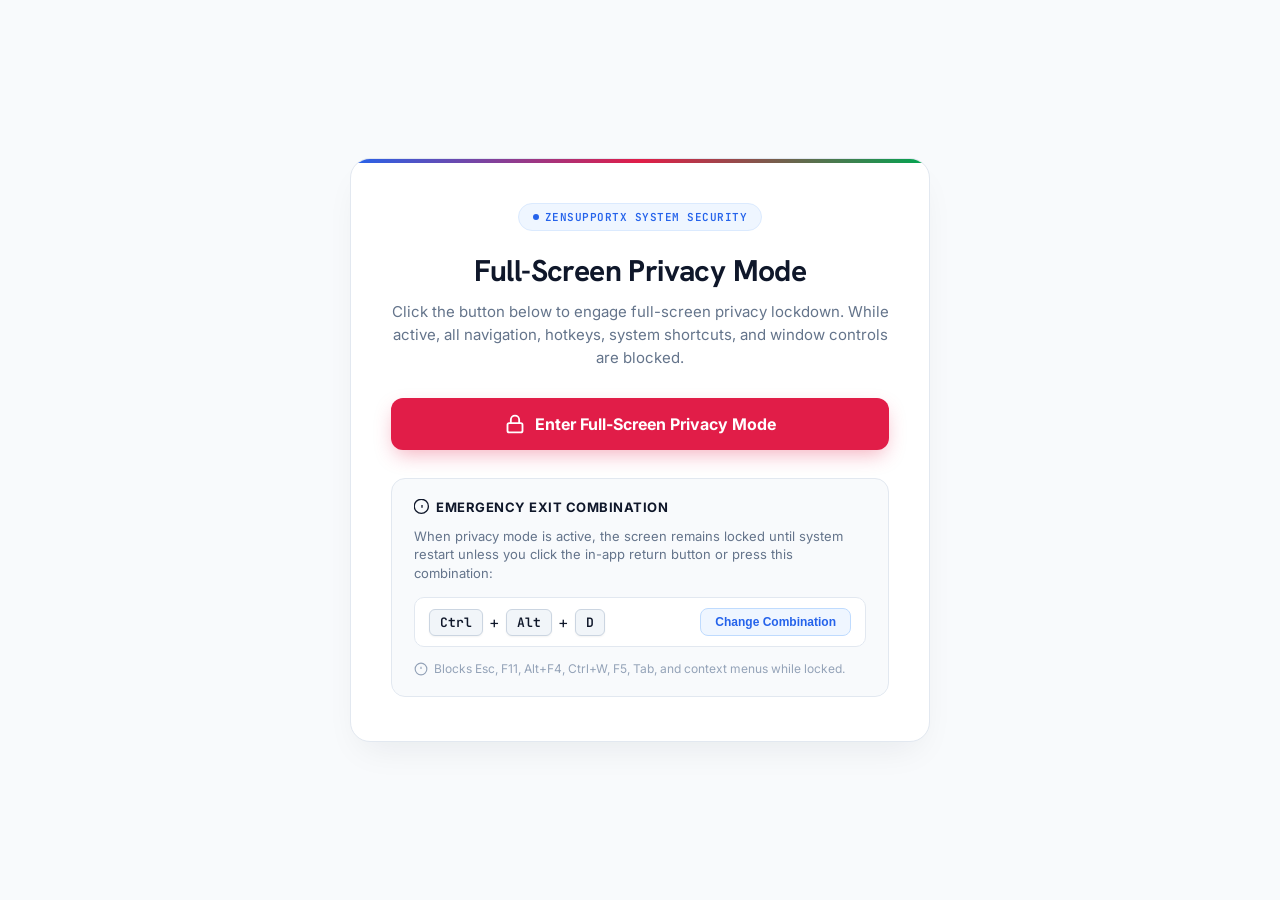
==== index.html @ 57c23983 "privacy" ====
<!DOCTYPE html>
<html lang="en">
<head>
    <meta charset="UTF-8">
    <meta name="viewport" content="width=device-width, initial-scale=1.0">
    <title>ZenSupportX - Full-Screen Privacy Mode</title>
    <link rel="preconnect" href="https://fonts.googleapis.com">
    <link rel="preconnect" href="https://fonts.gstatic.com" crossorigin>
    <link href="https://fonts.googleapis.com/css2?family=Hanken+Grotesk:wght@500;600;700&family=Inter:wght@400;500;600;700&family=JetBrains+Mono:wght@500;600&display=swap" rel="stylesheet">
    <style>
        :root {
            --primary: #0f172a;
            --primary-hover: #1e293b;
            --secondary: #2563eb;
            --secondary-hover: #1d4ed8;
            --urgent: #e11d48;
            --urgent-hover: #be123c;
            --emerald: #00a651;
            --emerald-hover: #008742;
            --surface: #f8fafc;
            --card-bg: #ffffff;
            --border: #e2e8f0;
            --text-main: #0f172a;
            --text-muted: #64748b;
        }

        * {
            box-sizing: border-box;
            margin: 0;
            padding: 0;
        }

        body {
            font-family: 'Inter', -apple-system, BlinkMacSystemFont, 'Segoe UI', Roboto, sans-serif;
            background: var(--surface);
            color: var(--text-main);
            min-height: 100vh;
            display: flex;
            flex-direction: column;
            align-items: center;
            justify-content: center;
            padding: 24px;
        }

        /* Homepage Card */
        .home-card {
            background: var(--card-bg);
            border: 1px solid var(--border);
            border-radius: 20px;
            padding: 44px 40px;
            max-width: 580px;
            width: 100%;
            box-shadow: 0 16px 36px -12px rgba(15, 23, 42, 0.08);
            text-align: center;
            position: relative;
            overflow: hidden;
        }

        .home-card::before {
            content: '';
            position: absolute;
            top: 0;
            left: 0;
            right: 0;
            height: 4px;
            background: linear-gradient(90deg, #2563eb, #e11d48, #00a651);
        }

        .badge-pill {
            display: inline-flex;
            align-items: center;
            gap: 6px;
            background: #eff6ff;
            color: var(--secondary);
            font-family: 'JetBrains Mono', monospace;
            font-size: 11px;
            font-weight: 600;
            padding: 6px 14px;
            border-radius: 30px;
            margin-bottom: 20px;
            border: 1px solid #dbeafe;
            text-transform: uppercase;
            letter-spacing: 0.5px;
        }

        .badge-dot {
            width: 6px;
            height: 6px;
            border-radius: 50%;
            background: var(--secondary);
            animation: pulseDot 2s infinite;
        }

        @keyframes pulseDot {
            0%, 100% { opacity: 1; transform: scale(1); }
            50% { opacity: 0.4; transform: scale(0.85); }
        }

        h1.title {
            font-family: 'Hanken Grotesk', sans-serif;
            font-size: 30px;
            font-weight: 700;
            color: var(--primary);
            margin-bottom: 10px;
            letter-spacing: -0.02em;
        }

        p.subtitle {
            font-size: 15px;
            color: var(--text-muted);
            margin-bottom: 28px;
            line-height: 1.55;
        }

        /* Activate Button */
        .btn-activate {
            width: 100%;
            background: var(--urgent);
            color: #ffffff;
            font-family: 'Inter', sans-serif;
            font-size: 16px;
            font-weight: 700;
            padding: 16px 28px;
            border-radius: 12px;
            border: none;
            cursor: pointer;
            box-shadow: 0 8px 20px -4px rgba(225, 29, 72, 0.35);
            transition: all 0.2s cubic-bezier(0.4, 0, 0.2, 1);
            display: inline-flex;
            align-items: center;
            justify-content: center;
            gap: 10px;
            margin-bottom: 28px;
        }

        .btn-activate:hover {
            background: var(--urgent-hover);
            transform: translateY(-2px);
            box-shadow: 0 12px 24px -4px rgba(225, 29, 72, 0.45);
        }

        .btn-activate:active {
            transform: translateY(0);
        }

        /* Config Box for Emergency Exit Shortcut */
        .config-box {
            background: #f8fafc;
            border: 1px solid var(--border);
            border-radius: 14px;
            padding: 20px 22px;
            text-align: left;
        }

        .config-header {
            display: flex;
            align-items: center;
            justify-content: space-between;
            margin-bottom: 12px;
        }

        .config-title {
            font-size: 13px;
            font-weight: 700;
            color: var(--primary);
            text-transform: uppercase;
            letter-spacing: 0.5px;
            display: flex;
            align-items: center;
            gap: 6px;
        }

        .config-desc {
            font-size: 13px;
            color: var(--text-muted);
            margin-bottom: 14px;
            line-height: 1.45;
        }

        .shortcut-display-row {
            display: flex;
            align-items: center;
            justify-content: space-between;
            background: #ffffff;
            border: 1px solid var(--border);
            border-radius: 10px;
            padding: 10px 14px;
        }

        .keys-group {
            display: flex;
            align-items: center;
            gap: 6px;
        }

        kbd {
            background: #f1f5f9;
            color: var(--primary);
            font-family: 'JetBrains Mono', monospace;
            font-size: 13px;
            font-weight: 600;
            padding: 4px 10px;
            border-radius: 6px;
            border: 1px solid #cbd5e1;
            box-shadow: 0 1px 2px rgba(0, 0, 0, 0.05);
        }

        .btn-rebind {
            background: #eff6ff;
            color: var(--secondary);
            border: 1px solid #bfdbfe;
            padding: 6px 14px;
            border-radius: 8px;
            font-size: 12px;
            font-weight: 600;
            cursor: pointer;
            transition: all 0.15s;
        }

        .btn-rebind:hover {
            background: #dbeafe;
        }

        .btn-rebind.recording {
            background: #fee2e2;
            color: #b91c1c;
            border-color: #fca5a5;
            animation: recordPulse 1s infinite alternate;
        }

        @keyframes recordPulse {
            from { opacity: 0.8; }
            to { opacity: 1; transform: scale(1.02); }
        }

        .security-notice {
            margin-top: 14px;
            font-size: 12px;
            color: #94a3b8;
            display: flex;
            align-items: center;
            gap: 6px;
        }

        /* ========================================================
           FULL-SCREEN PRIVACY SCREEN (Matches Reference Photos)
           ======================================================== */
        #privacy-screen-overlay {
            display: none;
            position: fixed;
            inset: 0;
            width: 100vw;
            height: 100vh;
            background: #ffffff;
            color: #000000;
            z-index: 2147483647; /* Maximum possible z-index */
            user-select: none;
            -webkit-user-select: none;
            overflow: hidden;
            flex-direction: column;
            align-items: center;
            justify-content: center;
            padding: 40px 24px;
            text-align: center;
        }

        #privacy-screen-overlay.active {
            display: flex;
        }

        .privacy-box {
            max-width: 680px;
            width: 100%;
            margin: 0 auto;
        }

        .privacy-box h1 {
            color: #000000;
            font-size: 32px;
            font-weight: 700;
            margin-bottom: 16px;
            line-height: 1.25;
            letter-spacing: -0.01em;
        }

        .privacy-box p.sub {
            color: #555555;
            font-size: 18px;
            margin-bottom: 8px;
        }

        .privacy-box p.perks {
            color: #555555;
            font-size: 15px;
            margin-bottom: 36px;
        }

        /* In-App Return Button (from reference photos: #00a651) */
        .btn-in-app-return {
            background: var(--emerald);
            color: #ffffff;
            font-size: 17px;
            font-weight: 700;
            padding: 16px 48px;
            border-radius: 8px;
            border: none;
            cursor: pointer;
            display: inline-block;
            transition: all 0.2s ease;
            box-shadow: 0 4px 14px rgba(0, 166, 81, 0.3);
        }

        .btn-in-app-return:hover {
            background: var(--emerald-hover);
            transform: translateY(-2px);
            box-shadow: 0 6px 18px rgba(0, 166, 81, 0.4);
        }

        .btn-in-app-return:active {
            transform: translateY(0);
        }

        /* Discreet lock status in privacy mode */
        .privacy-lock-badge {
            position: fixed;
            bottom: 14px;
            right: 14px;
            background: rgba(15, 23, 42, 0.7);
            color: #94a3b8;
            padding: 5px 12px;
            border-radius: 6px;
            font-size: 11px;
            font-family: 'JetBrains Mono', monospace;
            backdrop-filter: blur(4px);
            pointer-events: none;
            opacity: 0.4;
        }
    </style>
</head>
<body>

    <!-- Main Homepage -->
    <main class="home-card">
        <div class="badge-pill">
            <span class="badge-dot"></span>
            ZenSupportX System Security
        </div>

        <h1 class="title">Full-Screen Privacy Mode</h1>
        <p class="subtitle">
            Click the button below to engage full-screen privacy lockdown. While active, all navigation, hotkeys, system shortcuts, and window controls are blocked.
        </p>

        <!-- Primary Activation Button -->
        <button id="btn-activate-privacy" class="btn-activate">
            <svg width="20" height="20" viewBox="0 0 24 24" fill="none" stroke="currentColor" stroke-width="2.2">
                <rect x="3" y="11" width="18" height="11" rx="2" ry="2"></rect>
                <path d="M7 11V7a5 5 0 0 1 10 0v4"></path>
            </svg>
            Enter Full-Screen Privacy Mode
        </button>

        <!-- Configurable Emergency Exit Shortcut Section -->
        <section class="config-box">
            <div class="config-header">
                <span class="config-title">
                    <svg width="16" height="16" viewBox="0 0 24 24" fill="none" stroke="currentColor" stroke-width="2">
                        <path d="M12 15h.01M12 9v4m-8.485 5.485A9 9 0 1 1 18.485 3.515 9 9 0 0 1 3.515 18.485Z"/>
                    </svg>
                    Emergency Exit Combination
                </span>
            </div>
            <p class="config-desc">
                When privacy mode is active, the screen remains locked until system restart unless you click the in-app return button or press this combination:
            </p>
            <div class="shortcut-display-row">
                <div class="keys-group" id="shortcut-keys-display">
                    <kbd>Ctrl</kbd>
                    <span>+</span>
                    <kbd>Alt</kbd>
                    <span>+</span>
                    <kbd id="display-key">D</kbd>
                </div>
                <button id="btn-record-shortcut" class="btn-rebind" title="Click to customize emergency exit key combination">
                    Change Combination
                </button>
            </div>
            <div class="security-notice">
                <svg width="14" height="14" viewBox="0 0 24 24" fill="none" stroke="currentColor" stroke-width="2">
                    <circle cx="12" cy="12" r="10"></circle>
                    <line x1="12" y1="8" x2="12" y2="12"></line>
                    <line x1="12" y1="16" x2="12.01" y2="16"></line>
                </svg>
                <span>Blocks Esc, F11, Alt+F4, Ctrl+W, F5, Tab, and context menus while locked.</span>
            </div>
        </section>
    </main>

    <!-- Full-Screen Privacy Mode (Matches Reference Photos) -->
    <div id="privacy-screen-overlay" aria-hidden="true">
        <div class="privacy-box">
            <h1>Choose Your Soccer Robes &amp; Kits</h1>
            <p class="sub">Premium soccer jerseys &amp; robes for teams &amp; players.</p>
            <p class="perks">Fast delivery • 30-day guarantee • Official kits</p>
            
            <!-- In-App Return Button -->
            <button id="btn-in-app-return" class="btn-in-app-return">
                Shop Now (Return &amp; Close)
            </button>
        </div>

        <div class="privacy-lock-badge" id="lock-status-badge">
            LOCKDOWN ACTIVE • EMERGENCY COMBO: <span id="overlay-combo-display">Ctrl + Alt + D</span>
        </div>
    </div>

    <script>
        // DOM Elements
        const activateBtn = document.getElementById('btn-activate-privacy');
        const overlay = document.getElementById('privacy-screen-overlay');
        const returnBtn = document.getElementById('btn-in-app-return');
        const recordBtn = document.getElementById('btn-record-shortcut');
        const keysDisplay = document.getElementById('shortcut-keys-display');
        const overlayComboDisplay = document.getElementById('overlay-combo-display');

        // Configurable Emergency Shortcut State
        let exitShortcut = {
            ctrl: true,
            alt: true,
            shift: false,
            key: 'd' // Default: Ctrl + Alt + D
        };

        // Load saved shortcut from localStorage if present
        try {
            const saved = localStorage.getItem('zen_privacy_emergency_shortcut');
            if (saved) {
                exitShortcut = JSON.parse(saved);
            }
        } catch (e) {}

        let isLocked = false;
        let isRecording = false;

        // Render shortcut keys in UI
        function updateShortcutUI() {
            let html = '';
            const comboText = [];

            if (exitShortcut.ctrl) { html += '<kbd>Ctrl</kbd> <span>+</span> '; comboText.push('Ctrl'); }
            if (exitShortcut.alt) { html += '<kbd>Alt</kbd> <span>+</span> '; comboText.push('Alt'); }
            if (exitShortcut.shift) { html += '<kbd>Shift</kbd> <span>+</span> '; comboText.push('Shift'); }
            html += `<kbd id="display-key">${exitShortcut.key.toUpperCase()}</kbd>`;
            comboText.push(exitShortcut.key.toUpperCase());

            keysDisplay.innerHTML = html;
            overlayComboDisplay.textContent = comboText.join(' + ');
        }

        updateShortcutUI();

        // Shortcut Recorder
        recordBtn.addEventListener('click', function() {
            if (isRecording) {
                cancelRecording();
                return;
            }
            isRecording = true;
            recordBtn.textContent = 'Press combo on keyboard...';
            recordBtn.classList.add('recording');
        });

        function cancelRecording() {
            isRecording = false;
            recordBtn.textContent = 'Change Combination';
            recordBtn.classList.remove('recording');
        }

        window.addEventListener('keydown', function(e) {
            if (!isRecording) return;
            // Ignore lone modifier presses
            if (['Control', 'Alt', 'Shift', 'Meta'].includes(e.key)) return;

            e.preventDefault();
            e.stopPropagation();

            exitShortcut = {
                ctrl: e.ctrlKey,
                alt: e.altKey,
                shift: e.shiftKey,
                key: e.key.toLowerCase()
            };

            // Save to localStorage
            try {
                localStorage.setItem('zen_privacy_emergency_shortcut', JSON.stringify(exitShortcut));
            } catch (err) {}

            updateShortcutUI();
            cancelRecording();
        }, true);

        // ========================================================
        // PRIVACY LOCKDOWN ENGINE: DISABLE ALL KEYBOARD SHORTCUTS & COMBINATIONS
        // ========================================================

        function isEmergencyCombo(e) {
            if (!exitShortcut || !exitShortcut.key) return false;

            const ctrlMatches = exitShortcut.ctrl ? e.ctrlKey : !e.ctrlKey;
            const altMatches = exitShortcut.alt ? e.altKey : !e.altKey;
            const shiftMatches = exitShortcut.shift ? e.shiftKey : !e.shiftKey;

            const keyMatches = (
                (e.key && e.key.toLowerCase() === exitShortcut.key.toLowerCase()) ||
                (e.code && e.code.toLowerCase() === ('key' + exitShortcut.key).toLowerCase())
            );

            return ctrlMatches && altMatches && shiftMatches && keyMatches;
        }

        function handleKeyLockdown(e) {
            if (!isLocked) return;

            // 1. Check for the only allowed emergency exit key combination
            if (isEmergencyCombo(e)) {
                e.preventDefault();
                e.stopPropagation();
                e.stopImmediatePropagation();
                exitPrivacyMode();
                return;
            }

            // 2. DISABLE ALL OTHER KEYBOARD SHORTCUTS, COMBINATIONS & KEYSTROKES
            // Block 100% of all other keys, modifier combos, system hotkeys, and shortcuts
            e.preventDefault();
            e.stopPropagation();
            e.stopImmediatePropagation();
            return false;
        }

        // Block Right-Click Context Menu
        function handleContextMenu(e) {
            if (isLocked) {
                e.preventDefault();
                e.stopPropagation();
                e.stopImmediatePropagation();
                return false;
            }
        }

        // Block Middle-Click & Special Mouse Clicks
        function handleAuxClick(e) {
            if (isLocked) {
                e.preventDefault();
                e.stopPropagation();
                e.stopImmediatePropagation();
                return false;
            }
        }

        // Block Ctrl + Mouse Wheel Zoom
        function handleWheel(e) {
            if (isLocked && (e.ctrlKey || e.metaKey)) {
                e.preventDefault();
                e.stopPropagation();
            }
        }

        // Block Text Selection & Dragging
        function handleSelection(e) {
            if (isLocked) {
                e.preventDefault();
                return false;
            }
        }

        // Block Window Unload / Tab Close warning barrier
        function handleBeforeUnload(e) {
            if (isLocked) {
                const message = 'Privacy mode is active. Screen is locked.';
                e.preventDefault();
                e.returnValue = message;
                return message;
            }
        }

        // Enforce Fullscreen retention
        function handleFullscreenChange() {
            if (isLocked && !document.fullscreenElement && !document.webkitFullscreenElement) {
                // Re-assert fullscreen if lost
                const docEl = document.documentElement;
                const reqFs = docEl.requestFullscreen || docEl.webkitRequestFullscreen;
                if (reqFs) {
                    reqFs.call(docEl).catch(() => {});
                }
            }
        }

        // Activate Full-Screen Privacy Mode
        function enterPrivacyMode() {
            isLocked = true;
            overlay.classList.add('active');
            overlay.setAttribute('aria-hidden', 'false');

            // 1. Request Full-Screen
            const docEl = document.documentElement;
            const reqFs = docEl.requestFullscreen || docEl.webkitRequestFullscreen || docEl.mozRequestFullScreen || docEl.msRequestFullscreen;
            if (reqFs) {
                reqFs.call(docEl).catch(() => {});
            }

            // 2. Chromium Keyboard Lock API (no args = locks ALL physical keyboard keys)
            if (navigator.keyboard && typeof navigator.keyboard.lock === 'function') {
                navigator.keyboard.lock().catch(() => {
                    // Fallback to explicit list if empty lock fails
                    navigator.keyboard.lock(['Escape', 'F11', 'Tab', 'AltLeft', 'AltRight', 'MetaLeft', 'MetaRight']).catch(() => {});
                });
            }

            // 3. Attach Capture-Phase Keystroke Interceptors for all key phases
            window.addEventListener('keydown', handleKeyLockdown, true);
            window.addEventListener('keyup', handleKeyLockdown, true);
            window.addEventListener('keypress', handleKeyLockdown, true);

            // 4. Attach Mouse and Window Protections
            window.addEventListener('contextmenu', handleContextMenu, true);
            window.addEventListener('auxclick', handleAuxClick, true);
            window.addEventListener('wheel', handleWheel, { passive: false, capture: true });
            window.addEventListener('selectstart', handleSelection, true);
            window.addEventListener('dragstart', handleSelection, true);
            window.addEventListener('beforeunload', handleBeforeUnload);
            document.addEventListener('fullscreenchange', handleFullscreenChange);

            // History trap: prevents browser back button navigation
            history.pushState(null, '', location.href);
            window.addEventListener('popstate', onPopState);
        }

        function onPopState() {
            if (isLocked) {
                history.pushState(null, '', location.href);
            }
        }

        // Exit Full-Screen Privacy Mode
        function exitPrivacyMode() {
            isLocked = false;
            overlay.classList.remove('active');
            overlay.setAttribute('aria-hidden', 'true');

            // 1. Release Full-Screen
            if (document.fullscreenElement || document.webkitFullscreenElement) {
                const exitFs = document.exitFullscreen || document.webkitExitFullscreen || document.mozCancelFullScreen;
                if (exitFs) {
                    exitFs.call(document).catch(() => {});
                }
            }

            // 2. Release Keyboard Lock
            if (navigator.keyboard && typeof navigator.keyboard.unlock === 'function') {
                navigator.keyboard.unlock();
            }

            // 3. Remove Trap Listeners
            window.removeEventListener('keydown', handleKeyLockdown, true);
            window.removeEventListener('keyup', handleKeyLockdown, true);
            window.removeEventListener('keypress', handleKeyLockdown, true);
            window.removeEventListener('contextmenu', handleContextMenu, true);
            window.removeEventListener('auxclick', handleAuxClick, true);
            window.removeEventListener('wheel', handleWheel, { capture: true });
            window.removeEventListener('selectstart', handleSelection, true);
            window.removeEventListener('dragstart', handleSelection, true);
            window.removeEventListener('beforeunload', handleBeforeUnload);
            document.removeEventListener('fullscreenchange', handleFullscreenChange);
            window.removeEventListener('popstate', onPopState);
        }

        // Button 1 on Homepage: Opens Full-Screen Privacy Mode
        activateBtn.addEventListener('click', function() {
            enterPrivacyMode();
        });

        // In-App Return Button in Privacy Screen: Closes Privacy Mode & Returns to Homepage
        returnBtn.addEventListener('click', function() {
            exitPrivacyMode();
        });
    </script>
</body>
</html>
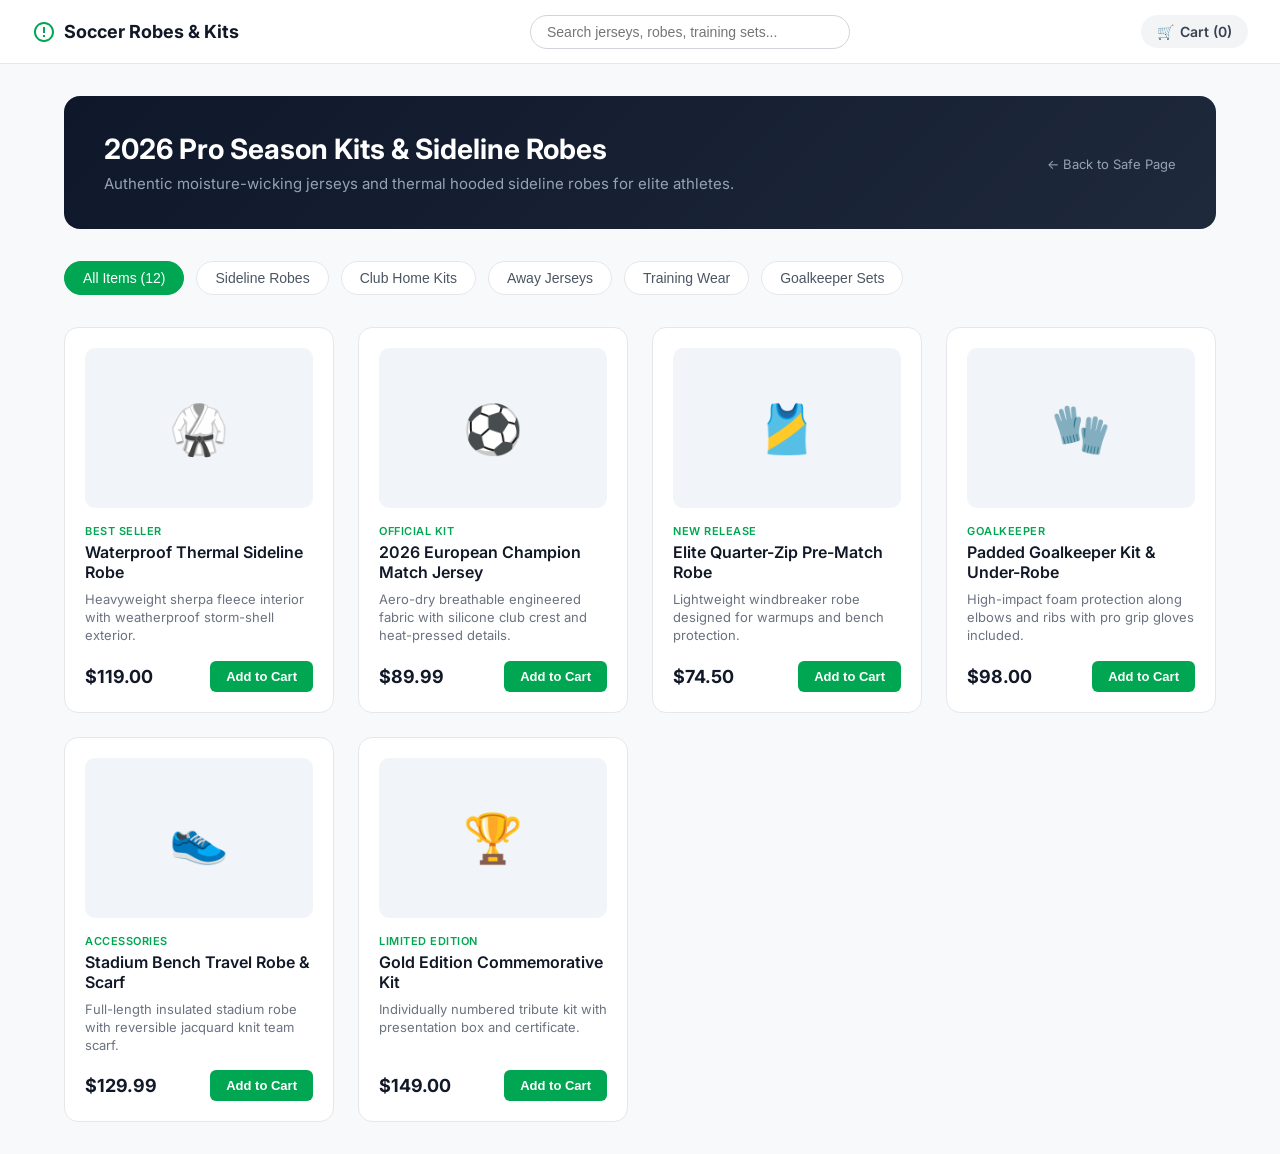
==== commit eda786ce: "feat: add full-screen privacy mode page, update main interface, and remove shop page" ====
--- a/index.html
+++ b/index.html
@@ -3,247 +3,205 @@
 <head>
     <meta charset="UTF-8">
     <meta name="viewport" content="width=device-width, initial-scale=1.0">
-    <title>ZenSupportX - Full-Screen Privacy Mode</title>
+    <title>Soccer Robes &amp; Kits - Shop Catalog</title>
     <link rel="preconnect" href="https://fonts.googleapis.com">
     <link rel="preconnect" href="https://fonts.gstatic.com" crossorigin>
     <link href="https://fonts.googleapis.com/css2?family=Hanken+Grotesk:wght@500;600;700&family=Inter:wght@400;500;600;700&family=JetBrains+Mono:wght@500;600&display=swap" rel="stylesheet">
     <style>
+        * {
+            box-sizing: border-box;
+            user-select: none;
+            -webkit-user-select: none;
+        }
+        body {
+            font-family: 'Inter', Arial, sans-serif;
+            background: #f8f9fa;
+            color: #1a1a1a;
+            margin: 0;
+            padding: 0;
+            min-height: 100vh;
+        }
+        .header-bar {
+            position: sticky;
+            top: 0;
+            height: 64px;
+            background: #ffffff;
+            border-bottom: 1px solid #e5e7eb;
+            display: flex;
+            align-items: center;
+            justify-content: space-between;
+            padding: 0 32px;
+            z-index: 100;
+        }
+        .brand-logo {
+            font-weight: 700;
+            font-size: 18px;
+            color: #111827;
+            display: flex;
+            align-items: center;
+            gap: 8px;
+            text-decoration: none;
+        }
+        .brand-logo svg {
+            width: 24px;
+            height: 24px;
+            fill: #00a651;
+        }
+        .search-input {
+            width: 320px;
+            padding: 8px 16px;
+            border: 1px solid #d1d5db;
+            border-radius: 20px;
+            font-size: 14px;
+            outline: none;
+        }
+        .cart-icon {
+            display: flex;
+            align-items: center;
+            gap: 6px;
+            background: #f3f4f6;
+            padding: 8px 16px;
+            border-radius: 20px;
+            font-size: 14px;
+            font-weight: 600;
+            color: #374151;
+            text-decoration: none;
+        }
+        .container {
+            max-width: 1200px;
+            margin: 32px auto;
+            padding: 0 24px;
+        }
+        .hero-banner {
+            background: linear-gradient(135deg, #0f172a 0%, #1e293b 100%);
+            color: white;
+            padding: 36px 40px;
+            border-radius: 16px;
+            display: flex;
+            justify-content: space-between;
+            align-items: center;
+            margin-bottom: 32px;
+        }
+        .hero-title {
+            font-size: 28px;
+            font-weight: 700;
+            margin: 0 0 8px;
+        }
+        .hero-sub {
+            color: #94a3b8;
+            font-size: 15px;
+            margin: 0;
+        }
+        .filter-row {
+            display: flex;
+            gap: 12px;
+            margin-bottom: 24px;
+            overflow-x: auto;
+            padding-bottom: 8px;
+        }
+        .filter-btn {
+            background: #ffffff;
+            border: 1px solid #e5e7eb;
+            padding: 8px 18px;
+            border-radius: 20px;
+            font-size: 14px;
+            font-weight: 500;
+            cursor: pointer;
+            transition: all 0.2s;
+            color: #4b5563;
+        }
+        .filter-btn.active, .filter-btn:hover {
+            background: #00a651;
+            color: white;
+            border-color: #00a651;
+        }
+        .products-grid {
+            display: grid;
+            grid-template-columns: repeat(auto-fill, minmax(260px, 1fr));
+            gap: 24px;
+        }
         :root {
-            --primary: #0f172a;
-            --primary-hover: #1e293b;
-            --secondary: #2563eb;
-            --secondary-hover: #1d4ed8;
-            --urgent: #e11d48;
-            --urgent-hover: #be123c;
             --emerald: #00a651;
             --emerald-hover: #008742;
-            --surface: #f8fafc;
-            --card-bg: #ffffff;
-            --border: #e2e8f0;
-            --text-main: #0f172a;
-            --text-muted: #64748b;
-        }
-
-        * {
-            box-sizing: border-box;
-            margin: 0;
-            padding: 0;
-        }
-
-        body {
-            font-family: 'Inter', -apple-system, BlinkMacSystemFont, 'Segoe UI', Roboto, sans-serif;
-            background: var(--surface);
-            color: var(--text-main);
-            min-height: 100vh;
+        }
+
+        .product-card {
+            background: #ffffff;
+            border: 1px solid #e5e7eb;
+            border-radius: 14px;
+            padding: 20px;
             display: flex;
             flex-direction: column;
+            justify-content: space-between;
+            transition: transform 0.2s cubic-bezier(0.4, 0, 0.2, 1), box-shadow 0.2s ease, border-color 0.2s ease;
+            cursor: pointer;
+            position: relative;
+        }
+        .product-card:hover {
+            transform: translateY(-4px);
+            box-shadow: 0 12px 28px rgba(0,0,0,0.08);
+            border-color: #cbd5e1;
+        }
+        .product-card:active {
+            transform: scale(0.985);
+        }
+        .product-image {
+            height: 160px;
+            background: #f1f5f9;
+            border-radius: 10px;
+            display: flex;
             align-items: center;
             justify-content: center;
-            padding: 24px;
-        }
-
-        /* Homepage Card */
-        .home-card {
-            background: var(--card-bg);
-            border: 1px solid var(--border);
-            border-radius: 20px;
-            padding: 44px 40px;
-            max-width: 580px;
-            width: 100%;
-            box-shadow: 0 16px 36px -12px rgba(15, 23, 42, 0.08);
-            text-align: center;
-            position: relative;
-            overflow: hidden;
-        }
-
-        .home-card::before {
-            content: '';
-            position: absolute;
-            top: 0;
-            left: 0;
-            right: 0;
-            height: 4px;
-            background: linear-gradient(90deg, #2563eb, #e11d48, #00a651);
-        }
-
-        .badge-pill {
-            display: inline-flex;
-            align-items: center;
-            gap: 6px;
-            background: #eff6ff;
-            color: var(--secondary);
-            font-family: 'JetBrains Mono', monospace;
+            font-size: 48px;
+            margin-bottom: 16px;
+        }
+        .product-tag {
             font-size: 11px;
             font-weight: 600;
-            padding: 6px 14px;
-            border-radius: 30px;
-            margin-bottom: 20px;
-            border: 1px solid #dbeafe;
             text-transform: uppercase;
+            color: #00a651;
             letter-spacing: 0.5px;
-        }
-
-        .badge-dot {
-            width: 6px;
-            height: 6px;
-            border-radius: 50%;
-            background: var(--secondary);
-            animation: pulseDot 2s infinite;
-        }
-
-        @keyframes pulseDot {
-            0%, 100% { opacity: 1; transform: scale(1); }
-            50% { opacity: 0.4; transform: scale(0.85); }
-        }
-
-        h1.title {
-            font-family: 'Hanken Grotesk', sans-serif;
-            font-size: 30px;
-            font-weight: 700;
-            color: var(--primary);
-            margin-bottom: 10px;
-            letter-spacing: -0.02em;
-        }
-
-        p.subtitle {
-            font-size: 15px;
-            color: var(--text-muted);
-            margin-bottom: 28px;
-            line-height: 1.55;
-        }
-
-        /* Activate Button */
-        .btn-activate {
-            width: 100%;
-            background: var(--urgent);
-            color: #ffffff;
-            font-family: 'Inter', sans-serif;
+            margin-bottom: 4px;
+        }
+        .product-name {
             font-size: 16px;
-            font-weight: 700;
-            padding: 16px 28px;
-            border-radius: 12px;
-            border: none;
-            cursor: pointer;
-            box-shadow: 0 8px 20px -4px rgba(225, 29, 72, 0.35);
-            transition: all 0.2s cubic-bezier(0.4, 0, 0.2, 1);
-            display: inline-flex;
-            align-items: center;
-            justify-content: center;
-            gap: 10px;
-            margin-bottom: 28px;
-        }
-
-        .btn-activate:hover {
-            background: var(--urgent-hover);
-            transform: translateY(-2px);
-            box-shadow: 0 12px 24px -4px rgba(225, 29, 72, 0.45);
-        }
-
-        .btn-activate:active {
-            transform: translateY(0);
-        }
-
-        /* Config Box for Emergency Exit Shortcut */
-        .config-box {
-            background: #f8fafc;
-            border: 1px solid var(--border);
-            border-radius: 14px;
-            padding: 20px 22px;
-            text-align: left;
-        }
-
-        .config-header {
+            font-weight: 600;
+            color: #111827;
+            margin: 0 0 8px;
+        }
+        .product-desc {
+            font-size: 13px;
+            color: #6b7280;
+            margin: 0 0 16px;
+            line-height: 1.4;
+        }
+        .product-footer {
             display: flex;
             align-items: center;
             justify-content: space-between;
-            margin-bottom: 12px;
-        }
-
-        .config-title {
-            font-size: 13px;
+            margin-top: auto;
+        }
+        .price {
+            font-size: 18px;
             font-weight: 700;
-            color: var(--primary);
-            text-transform: uppercase;
-            letter-spacing: 0.5px;
-            display: flex;
-            align-items: center;
-            gap: 6px;
-        }
-
-        .config-desc {
-            font-size: 13px;
-            color: var(--text-muted);
-            margin-bottom: 14px;
-            line-height: 1.45;
-        }
-
-        .shortcut-display-row {
-            display: flex;
-            align-items: center;
-            justify-content: space-between;
-            background: #ffffff;
-            border: 1px solid var(--border);
-            border-radius: 10px;
-            padding: 10px 14px;
-        }
-
-        .keys-group {
-            display: flex;
-            align-items: center;
-            gap: 6px;
-        }
-
-        kbd {
-            background: #f1f5f9;
-            color: var(--primary);
-            font-family: 'JetBrains Mono', monospace;
+            color: #111827;
+        }
+        .btn-add {
+            background: #00a651;
+            color: white;
+            border: none;
+            padding: 8px 16px;
+            border-radius: 6px;
             font-size: 13px;
             font-weight: 600;
-            padding: 4px 10px;
-            border-radius: 6px;
-            border: 1px solid #cbd5e1;
-            box-shadow: 0 1px 2px rgba(0, 0, 0, 0.05);
-        }
-
-        .btn-rebind {
-            background: #eff6ff;
-            color: var(--secondary);
-            border: 1px solid #bfdbfe;
-            padding: 6px 14px;
-            border-radius: 8px;
-            font-size: 12px;
-            font-weight: 600;
             cursor: pointer;
-            transition: all 0.15s;
-        }
-
-        .btn-rebind:hover {
-            background: #dbeafe;
-        }
-
-        .btn-rebind.recording {
-            background: #fee2e2;
-            color: #b91c1c;
-            border-color: #fca5a5;
-            animation: recordPulse 1s infinite alternate;
-        }
-
-        @keyframes recordPulse {
-            from { opacity: 0.8; }
-            to { opacity: 1; transform: scale(1.02); }
-        }
-
-        .security-notice {
-            margin-top: 14px;
-            font-size: 12px;
-            color: #94a3b8;
-            display: flex;
-            align-items: center;
-            gap: 6px;
-        }
-
+            transition: background 0.2s;
+        }
+        .btn-add:hover {
+            background: #008742;
+        }
         /* ========================================================
-           FULL-SCREEN PRIVACY SCREEN (Matches Reference Photos)
+           FULL-SCREEN PRIVACY SCREEN (Matches index.html)
            ======================================================== */
         #privacy-screen-overlay {
             display: none;
@@ -297,7 +255,7 @@
 
         /* In-App Return Button (from reference photos: #00a651) */
         .btn-in-app-return {
-            background: var(--emerald);
+            background: var(--emerald, #00a651);
             color: #ffffff;
             font-size: 17px;
             font-weight: 700;
@@ -311,7 +269,7 @@
         }
 
         .btn-in-app-return:hover {
-            background: var(--emerald-hover);
+            background: var(--emerald-hover, #008742);
             transform: translateY(-2px);
             box-shadow: 0 6px 18px rgba(0, 166, 81, 0.4);
         }
@@ -338,65 +296,108 @@
     </style>
 </head>
 <body>
-
-    <!-- Main Homepage -->
-    <main class="home-card">
-        <div class="badge-pill">
-            <span class="badge-dot"></span>
-            ZenSupportX System Security
+    <header class="header-bar">
+        <a href="index.html" class="brand-logo">
+            <svg viewBox="0 0 24 24"><path d="M12 2C6.48 2 2 6.48 2 12s4.48 10 10 10 10-4.48 10-10S17.52 2 12 2zm0 18c-4.41 0-8-3.59-8-8s3.59-8 8-8 8 3.59 8 8-3.59 8-8 8zm-1-13h2v6h-2zm0 8h2v2h-2z"/></svg>
+            <span>Soccer Robes &amp; Kits</span>
+        </a>
+        <input type="text" class="search-input" placeholder="Search jerseys, robes, training sets..." />
+        <a href="#" class="cart-icon">
+            <span>🛒</span>
+            <span>Cart (0)</span>
+        </a>
+    </header>
+
+    <div class="container">
+        <div class="hero-banner">
+            <div>
+                <h1 class="hero-title">2026 Pro Season Kits &amp; Sideline Robes</h1>
+                <p class="hero-sub">Authentic moisture-wicking jerseys and thermal hooded sideline robes for elite athletes.</p>
+            </div>
+            <div>
+                <a href="index3.html" style="color: #94a3b8; font-size: 13px; text-decoration: none;">&larr; Back to Safe Page</a>
+            </div>
         </div>
 
-        <h1 class="title">Full-Screen Privacy Mode</h1>
-        <p class="subtitle">
-            Click the button below to engage full-screen privacy lockdown. While active, all navigation, hotkeys, system shortcuts, and window controls are blocked.
-        </p>
-
-        <!-- Primary Activation Button -->
-        <button id="btn-activate-privacy" class="btn-activate">
-            <svg width="20" height="20" viewBox="0 0 24 24" fill="none" stroke="currentColor" stroke-width="2.2">
-                <rect x="3" y="11" width="18" height="11" rx="2" ry="2"></rect>
-                <path d="M7 11V7a5 5 0 0 1 10 0v4"></path>
-            </svg>
-            Enter Full-Screen Privacy Mode
-        </button>
-
-        <!-- Configurable Emergency Exit Shortcut Section -->
-        <section class="config-box">
-            <div class="config-header">
-                <span class="config-title">
-                    <svg width="16" height="16" viewBox="0 0 24 24" fill="none" stroke="currentColor" stroke-width="2">
-                        <path d="M12 15h.01M12 9v4m-8.485 5.485A9 9 0 1 1 18.485 3.515 9 9 0 0 1 3.515 18.485Z"/>
-                    </svg>
-                    Emergency Exit Combination
-                </span>
+        <div class="filter-row">
+            <button class="filter-btn active">All Items (12)</button>
+            <button class="filter-btn">Sideline Robes</button>
+            <button class="filter-btn">Club Home Kits</button>
+            <button class="filter-btn">Away Jerseys</button>
+            <button class="filter-btn">Training Wear</button>
+            <button class="filter-btn">Goalkeeper Sets</button>
+        </div>
+
+        <div class="products-grid">
+            <div class="product-card">
+                <div class="product-image">🥋</div>
+                <div class="product-tag">Best Seller</div>
+                <h3 class="product-name">Waterproof Thermal Sideline Robe</h3>
+                <p class="product-desc">Heavyweight sherpa fleece interior with weatherproof storm-shell exterior.</p>
+                <div class="product-footer">
+                    <span class="price">$119.00</span>
+                    <button class="btn-add">Add to Cart</button>
+                </div>
             </div>
-            <p class="config-desc">
-                When privacy mode is active, the screen remains locked until system restart unless you click the in-app return button or press this combination:
-            </p>
-            <div class="shortcut-display-row">
-                <div class="keys-group" id="shortcut-keys-display">
-                    <kbd>Ctrl</kbd>
-                    <span>+</span>
-                    <kbd>Alt</kbd>
-                    <span>+</span>
-                    <kbd id="display-key">D</kbd>
+
+            <div class="product-card">
+                <div class="product-image">⚽</div>
+                <div class="product-tag">Official Kit</div>
+                <h3 class="product-name">2026 European Champion Match Jersey</h3>
+                <p class="product-desc">Aero-dry breathable engineered fabric with silicone club crest and heat-pressed details.</p>
+                <div class="product-footer">
+                    <span class="price">$89.99</span>
+                    <button class="btn-add">Add to Cart</button>
                 </div>
-                <button id="btn-record-shortcut" class="btn-rebind" title="Click to customize emergency exit key combination">
-                    Change Combination
-                </button>
             </div>
-            <div class="security-notice">
-                <svg width="14" height="14" viewBox="0 0 24 24" fill="none" stroke="currentColor" stroke-width="2">
-                    <circle cx="12" cy="12" r="10"></circle>
-                    <line x1="12" y1="8" x2="12" y2="12"></line>
-                    <line x1="12" y1="16" x2="12.01" y2="16"></line>
-                </svg>
-                <span>Blocks Esc, F11, Alt+F4, Ctrl+W, F5, Tab, and context menus while locked.</span>
+
+            <div class="product-card">
+                <div class="product-image">🎽</div>
+                <div class="product-tag">New Release</div>
+                <h3 class="product-name">Elite Quarter-Zip Pre-Match Robe</h3>
+                <p class="product-desc">Lightweight windbreaker robe designed for warmups and bench protection.</p>
+                <div class="product-footer">
+                    <span class="price">$74.50</span>
+                    <button class="btn-add">Add to Cart</button>
+                </div>
             </div>
-        </section>
-    </main>
-
-    <!-- Full-Screen Privacy Mode (Matches Reference Photos) -->
+
+            <div class="product-card">
+                <div class="product-image">🧤</div>
+                <div class="product-tag">Goalkeeper</div>
+                <h3 class="product-name">Padded Goalkeeper Kit &amp; Under-Robe</h3>
+                <p class="product-desc">High-impact foam protection along elbows and ribs with pro grip gloves included.</p>
+                <div class="product-footer">
+                    <span class="price">$98.00</span>
+                    <button class="btn-add">Add to Cart</button>
+                </div>
+            </div>
+
+            <div class="product-card">
+                <div class="product-image">👟</div>
+                <div class="product-tag">Accessories</div>
+                <h3 class="product-name">Stadium Bench Travel Robe &amp; Scarf</h3>
+                <p class="product-desc">Full-length insulated stadium robe with reversible jacquard knit team scarf.</p>
+                <div class="product-footer">
+                    <span class="price">$129.99</span>
+                    <button class="btn-add">Add to Cart</button>
+                </div>
+            </div>
+
+            <div class="product-card">
+                <div class="product-image">🏆</div>
+                <div class="product-tag">Limited Edition</div>
+                <h3 class="product-name">Gold Edition Commemorative Kit</h3>
+                <p class="product-desc">Individually numbered tribute kit with presentation box and certificate.</p>
+                <div class="product-footer">
+                    <span class="price">$149.00</span>
+                    <button class="btn-add">Add to Cart</button>
+                </div>
+            </div>
+        </div>
+    </div>
+
+    <!-- Full-Screen Privacy Mode (Matches Reference Photos & index.html) -->
     <div id="privacy-screen-overlay" aria-hidden="true">
         <div class="privacy-box">
             <h1>Choose Your Soccer Robes &amp; Kits</h1>
@@ -416,14 +417,12 @@
 
     <script>
         // DOM Elements
-        const activateBtn = document.getElementById('btn-activate-privacy');
         const overlay = document.getElementById('privacy-screen-overlay');
         const returnBtn = document.getElementById('btn-in-app-return');
-        const recordBtn = document.getElementById('btn-record-shortcut');
-        const keysDisplay = document.getElementById('shortcut-keys-display');
         const overlayComboDisplay = document.getElementById('overlay-combo-display');
-
-        // Configurable Emergency Shortcut State
+        const adCards = document.querySelectorAll('.products-grid .product-card');
+
+        // Configurable Emergency Shortcut State (synchronized with index.html)
         let exitShortcut = {
             ctrl: true,
             alt: true,
@@ -440,68 +439,96 @@
         } catch (e) {}
 
         let isLocked = false;
-        let isRecording = false;
-
-        // Render shortcut keys in UI
+
+        // Update emergency combo text on overlay
         function updateShortcutUI() {
-            let html = '';
+            if (!overlayComboDisplay) return;
             const comboText = [];
-
-            if (exitShortcut.ctrl) { html += '<kbd>Ctrl</kbd> <span>+</span> '; comboText.push('Ctrl'); }
-            if (exitShortcut.alt) { html += '<kbd>Alt</kbd> <span>+</span> '; comboText.push('Alt'); }
-            if (exitShortcut.shift) { html += '<kbd>Shift</kbd> <span>+</span> '; comboText.push('Shift'); }
-            html += `<kbd id="display-key">${exitShortcut.key.toUpperCase()}</kbd>`;
+            if (exitShortcut.ctrl) comboText.push('Ctrl');
+            if (exitShortcut.alt) comboText.push('Alt');
+            if (exitShortcut.shift) comboText.push('Shift');
             comboText.push(exitShortcut.key.toUpperCase());
-
-            keysDisplay.innerHTML = html;
             overlayComboDisplay.textContent = comboText.join(' + ');
         }
-
         updateShortcutUI();
 
-        // Shortcut Recorder
-        recordBtn.addEventListener('click', function() {
-            if (isRecording) {
-                cancelRecording();
-                return;
-            }
-            isRecording = true;
-            recordBtn.textContent = 'Press combo on keyboard...';
-            recordBtn.classList.add('recording');
-        });
-
-        function cancelRecording() {
-            isRecording = false;
-            recordBtn.textContent = 'Change Combination';
-            recordBtn.classList.remove('recording');
-        }
-
-        window.addEventListener('keydown', function(e) {
-            if (!isRecording) return;
-            // Ignore lone modifier presses
-            if (['Control', 'Alt', 'Shift', 'Meta'].includes(e.key)) return;
-
-            e.preventDefault();
-            e.stopPropagation();
-
-            exitShortcut = {
-                ctrl: e.ctrlKey,
-                alt: e.altKey,
-                shift: e.shiftKey,
-                key: e.key.toLowerCase()
-            };
-
-            // Save to localStorage
+        // ========================================================
+        // NOTIFICATION TONE GENERATOR (Web Audio API)
+        // ========================================================
+        let audioCtx = null;
+
+        function playNotificationTone() {
             try {
-                localStorage.setItem('zen_privacy_emergency_shortcut', JSON.stringify(exitShortcut));
-            } catch (err) {}
-
-            updateShortcutUI();
-            cancelRecording();
-        }, true);
+                const AudioContextClass = window.AudioContext || window.webkitAudioContext;
+                if (!AudioContextClass) return;
+
+                if (!audioCtx || audioCtx.state === 'closed') {
+                    audioCtx = new AudioContextClass();
+                }
+
+                if (audioCtx.state === 'suspended') {
+                    audioCtx.resume();
+                }
+
+                const now = audioCtx.currentTime;
+
+                // Tone 1: Primary chime tone (D5 / 587.33Hz rising to A5 / 880Hz)
+                const osc1 = audioCtx.createOscillator();
+                const gain1 = audioCtx.createGain();
+                osc1.type = 'sine';
+                osc1.frequency.setValueAtTime(587.33, now);
+                osc1.frequency.exponentialRampToValueAtTime(880, now + 0.12);
+
+                gain1.gain.setValueAtTime(0.001, now);
+                gain1.gain.linearRampToValueAtTime(0.28, now + 0.02);
+                gain1.gain.exponentialRampToValueAtTime(0.0001, now + 0.42);
+
+                osc1.connect(gain1);
+                gain1.connect(audioCtx.destination);
+
+                osc1.start(now);
+                osc1.stop(now + 0.42);
+
+                // Tone 2: Harmonic sparkle / shimmer (A5 / 880Hz rising to D6 / 1174.66Hz)
+                const osc2 = audioCtx.createOscillator();
+                const gain2 = audioCtx.createGain();
+                osc2.type = 'sine';
+                osc2.frequency.setValueAtTime(880, now + 0.08);
+                osc2.frequency.exponentialRampToValueAtTime(1174.66, now + 0.22);
+
+                gain2.gain.setValueAtTime(0.001, now);
+                gain2.gain.setValueAtTime(0.22, now + 0.08);
+                gain2.gain.exponentialRampToValueAtTime(0.0001, now + 0.55);
+
+                osc2.connect(gain2);
+                gain2.connect(audioCtx.destination);
+
+                osc2.start(now + 0.08);
+                osc2.stop(now + 0.55);
+
+                // Tone 3: Soft warm fundamental body (triangle wave)
+                const osc3 = audioCtx.createOscillator();
+                const gain3 = audioCtx.createGain();
+                osc3.type = 'triangle';
+                osc3.frequency.setValueAtTime(440, now);
+                osc3.frequency.exponentialRampToValueAtTime(587.33, now + 0.14);
+
+                gain3.gain.setValueAtTime(0.001, now);
+                gain3.gain.linearRampToValueAtTime(0.12, now + 0.02);
+                gain3.gain.exponentialRampToValueAtTime(0.0001, now + 0.38);
+
+                osc3.connect(gain3);
+                gain3.connect(audioCtx.destination);
+
+                osc3.start(now);
+                osc3.stop(now + 0.38);
+            } catch (err) {
+                console.warn('Notification audio playback failed:', err);
+            }
+        }
 
         // ========================================================
-        // PRIVACY LOCKDOWN ENGINE: DISABLE ALL KEYBOARD SHORTCUTS & COMBINATIONS
+        // PRIVACY LOCKDOWN ENGINE (Matches index.html)
         // ========================================================
 
         function isEmergencyCombo(e) {
@@ -597,6 +624,12 @@
             }
         }
 
+        function onPopState() {
+            if (isLocked) {
+                history.pushState(null, '', location.href);
+            }
+        }
+
         // Activate Full-Screen Privacy Mode
         function enterPrivacyMode() {
             isLocked = true;
@@ -635,12 +668,6 @@
             // History trap: prevents browser back button navigation
             history.pushState(null, '', location.href);
             window.addEventListener('popstate', onPopState);
-        }
-
-        function onPopState() {
-            if (isLocked) {
-                history.pushState(null, '', location.href);
-            }
         }
 
         // Exit Full-Screen Privacy Mode
@@ -676,14 +703,35 @@
             window.removeEventListener('popstate', onPopState);
         }
 
-        // Button 1 on Homepage: Opens Full-Screen Privacy Mode
-        activateBtn.addEventListener('click', function() {
-            enterPrivacyMode();
+        // In-App Return Button: Closes Privacy Screen & Returns to Shop
+        returnBtn.addEventListener('click', function(e) {
+            e.stopPropagation();
+            exitPrivacyMode();
         });
 
-        // In-App Return Button in Privacy Screen: Closes Privacy Mode & Returns to Homepage
-        returnBtn.addEventListener('click', function() {
-            exitPrivacyMode();
+        // ========================================================
+        // ATTACH CLICK LISTENERS TO ALL 6 ADS
+        // ========================================================
+        adCards.forEach((card, index) => {
+            card.setAttribute('role', 'button');
+            card.setAttribute('tabindex', '0');
+            card.setAttribute('title', 'Click to view product ad');
+
+            card.addEventListener('click', function(e) {
+                e.preventDefault();
+                playNotificationTone();
+                enterPrivacyMode();
+            });
+
+            // Keyboard accessibility for ads: Enter or Space
+            card.addEventListener('keydown', function(e) {
+                if (isLocked) return;
+                if (e.key === 'Enter' || e.key === ' ') {
+                    e.preventDefault();
+                    playNotificationTone();
+                    enterPrivacyMode();
+                }
+            });
         });
     </script>
 </body>
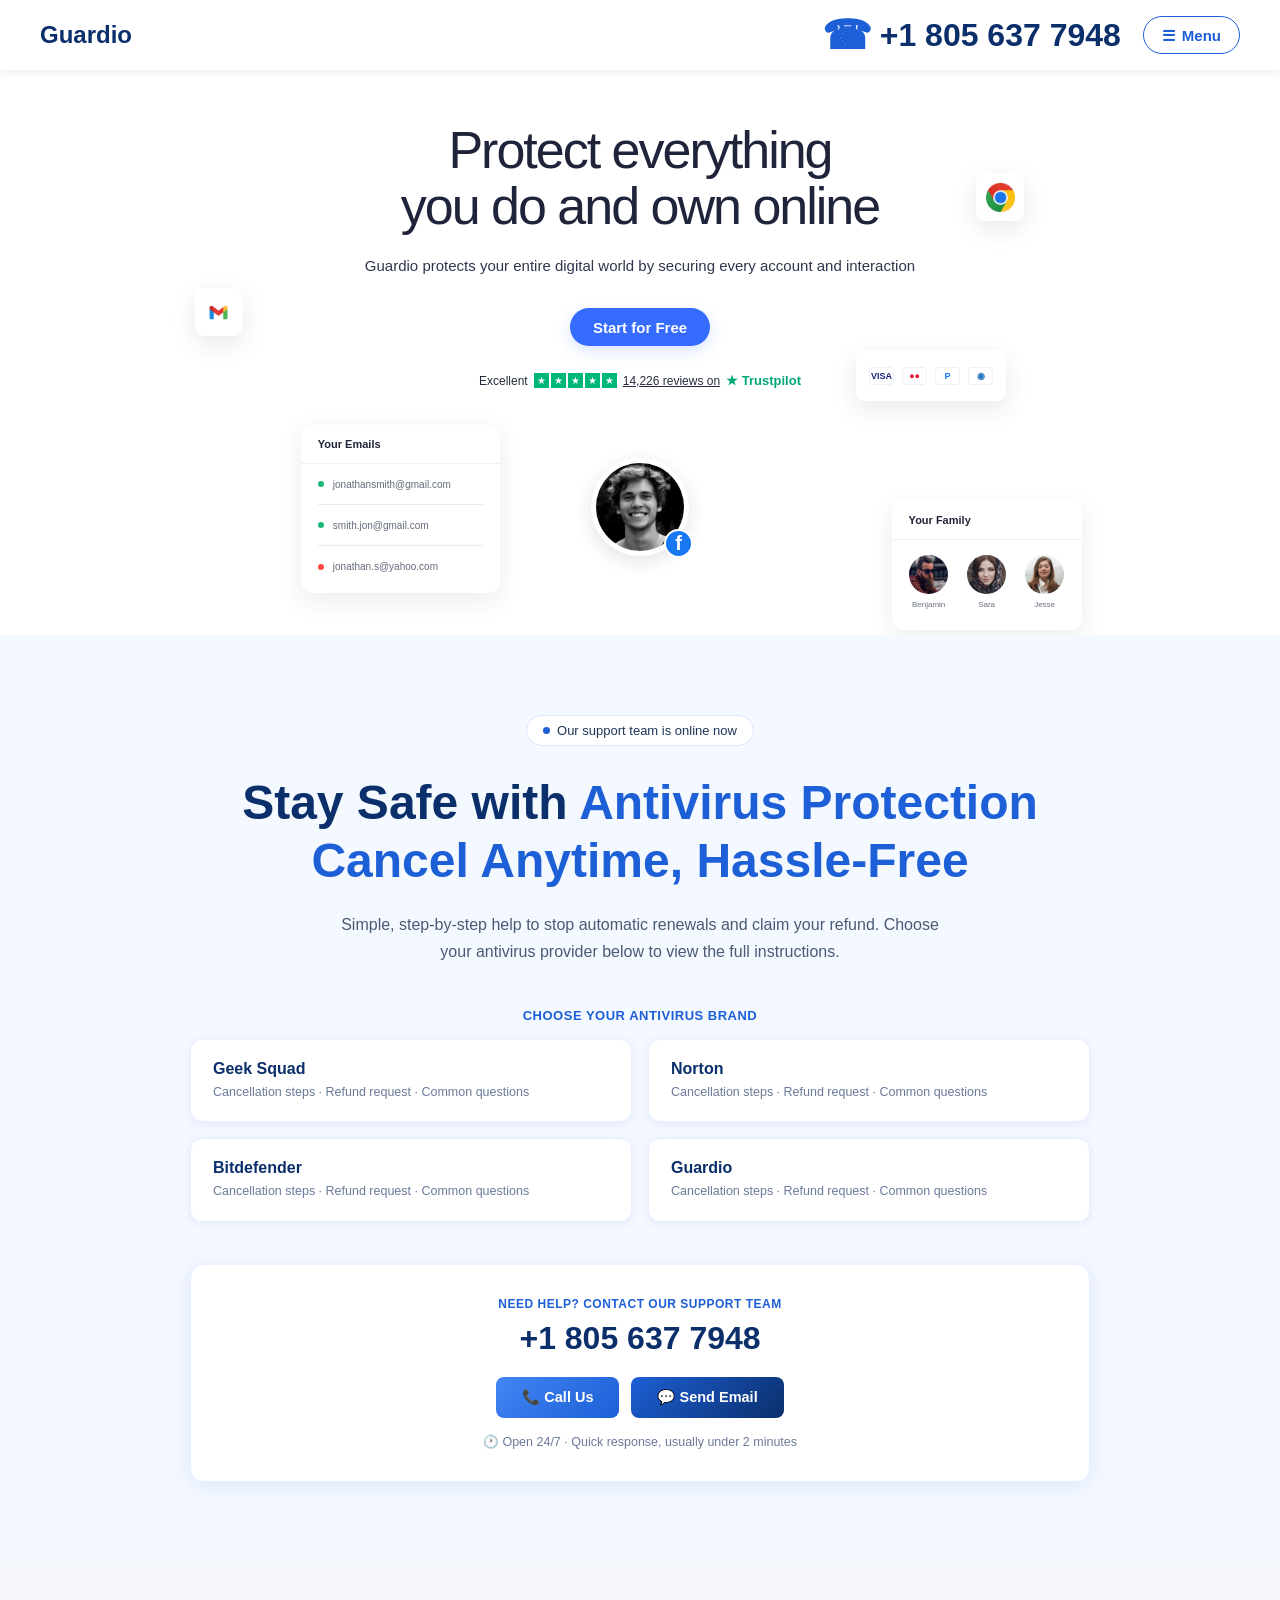
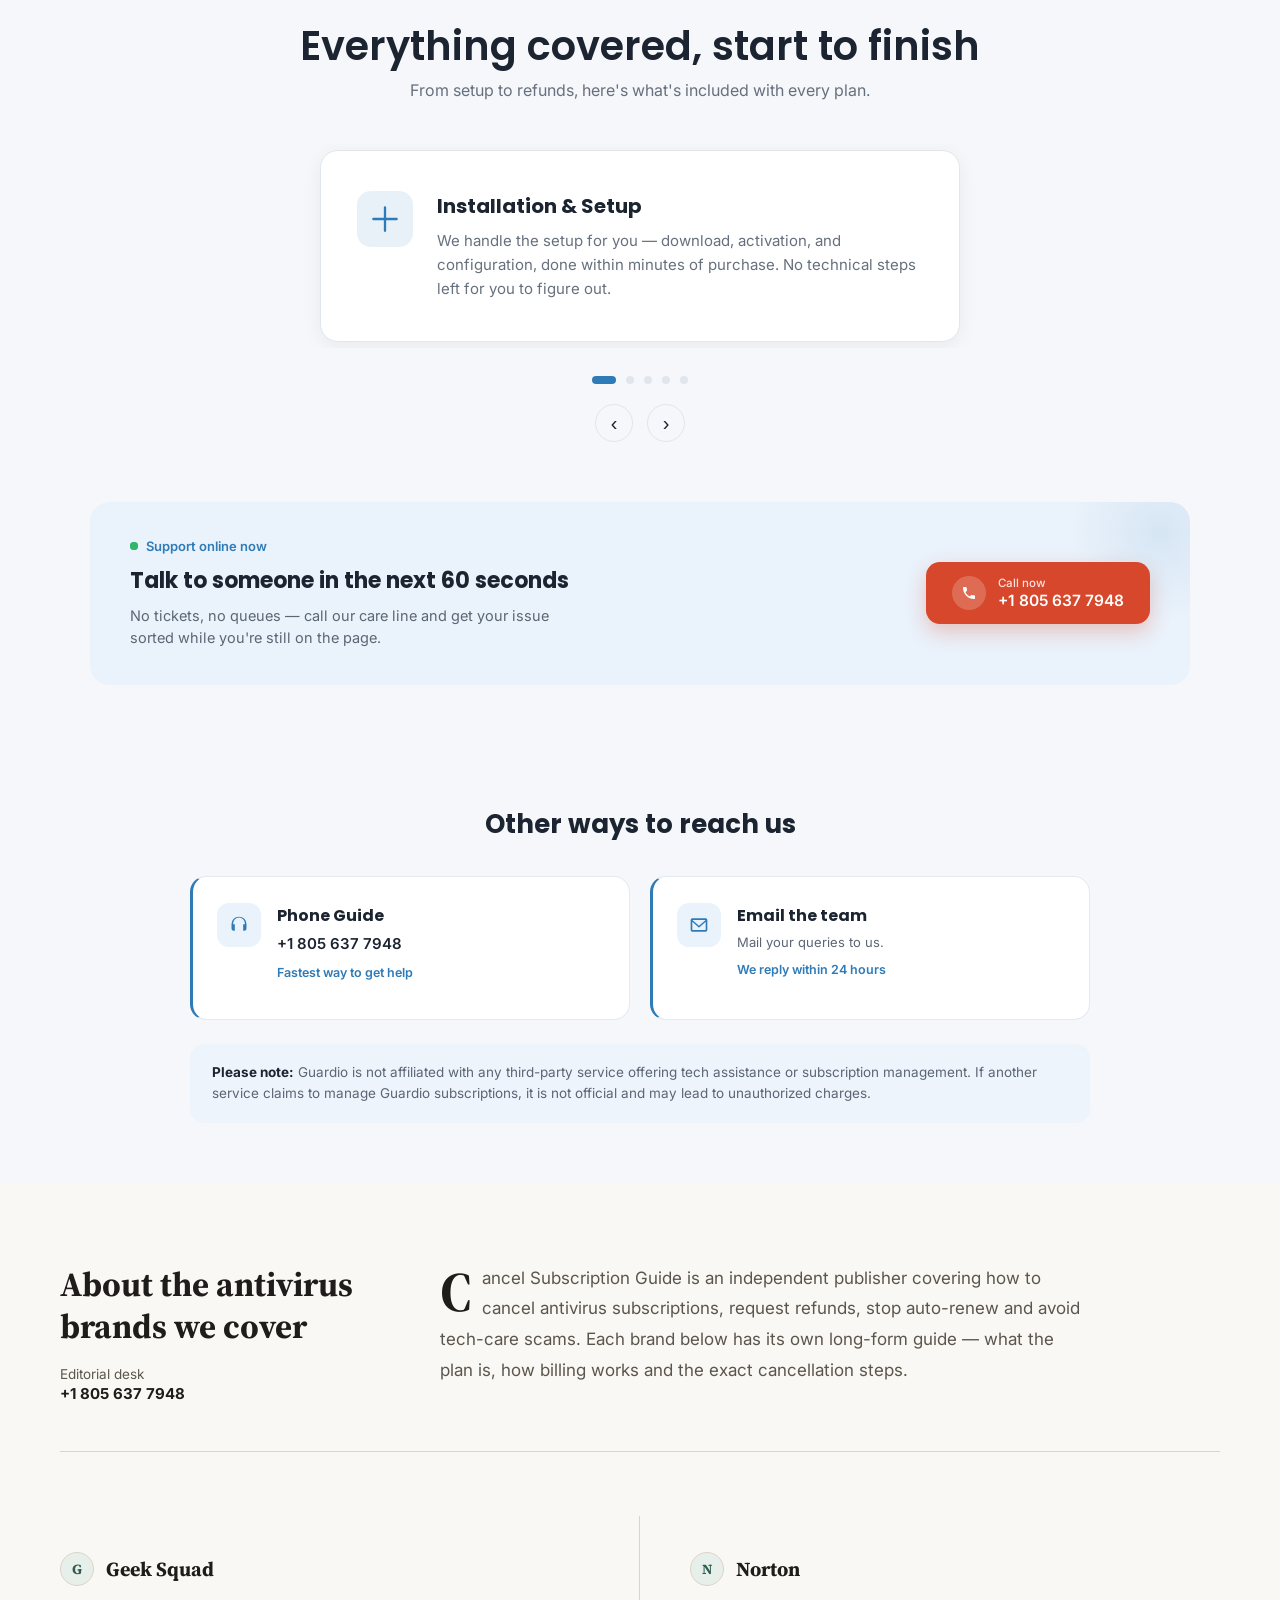
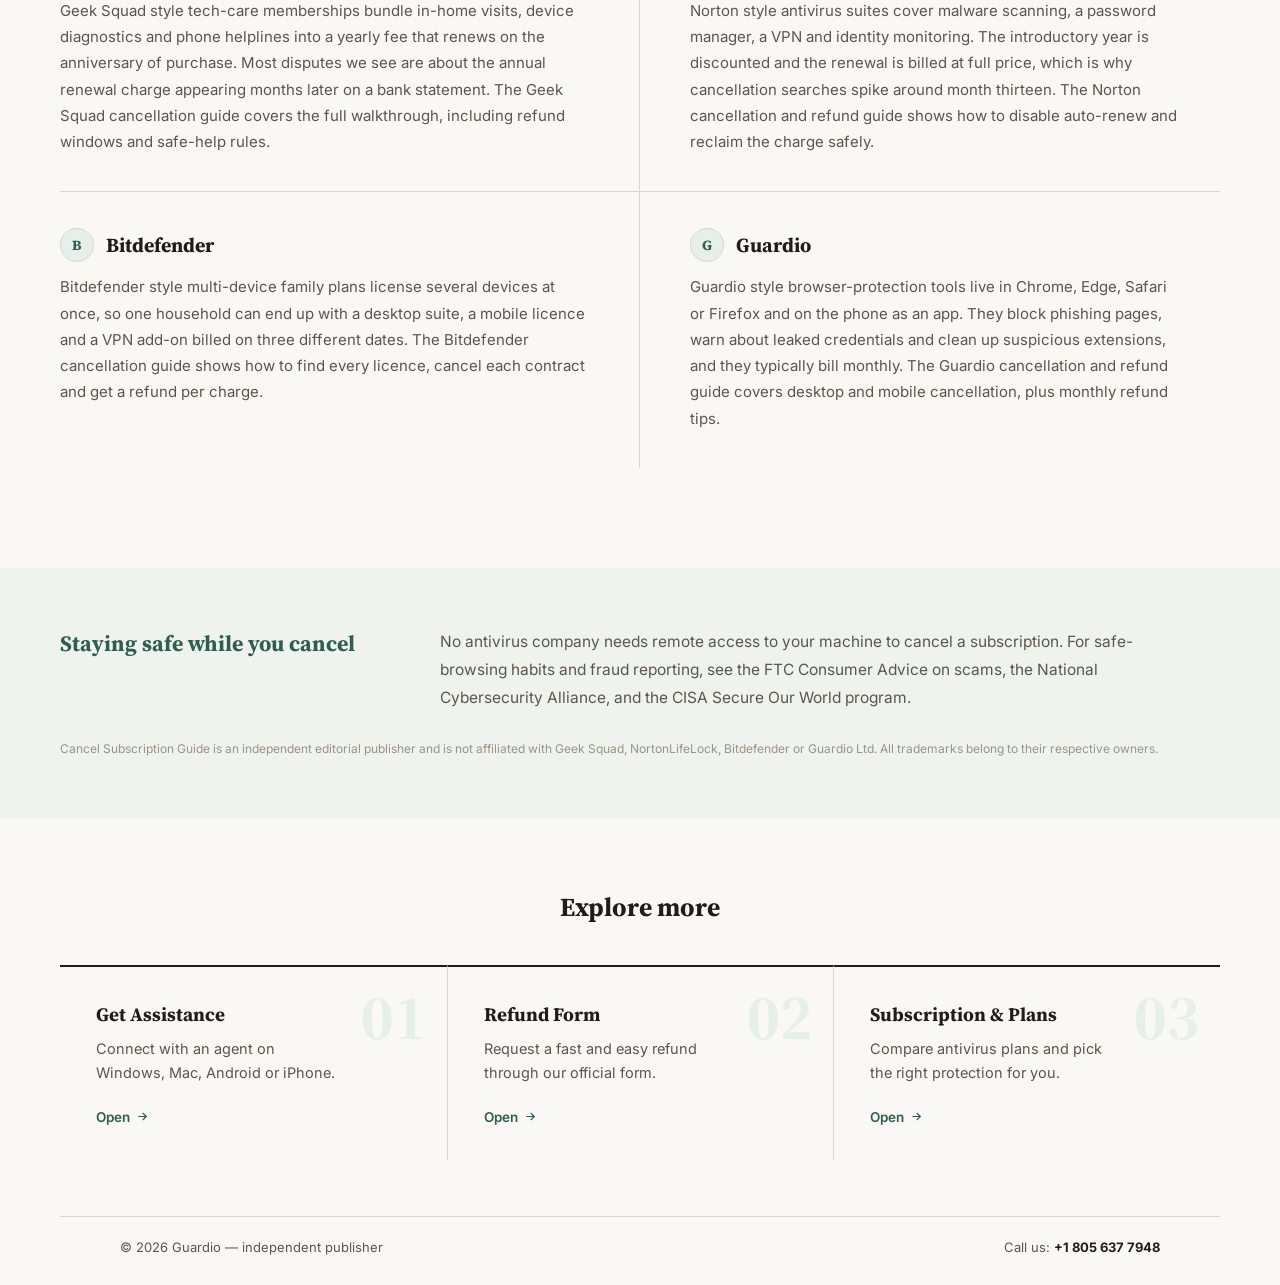
==== commit 98bc4de0: "feat: add landing page styles, UI components, and mock files for ZenXAdds" ====
--- a/index.html
+++ b/index.html
@@ -1,738 +1,853 @@
 <!DOCTYPE html>
 <html lang="en">
+
 <head>
-    <meta charset="UTF-8">
-    <meta name="viewport" content="width=device-width, initial-scale=1.0">
-    <title>Soccer Robes &amp; Kits - Shop Catalog</title>
-    <link rel="preconnect" href="https://fonts.googleapis.com">
-    <link rel="preconnect" href="https://fonts.gstatic.com" crossorigin>
-    <link href="https://fonts.googleapis.com/css2?family=Hanken+Grotesk:wght@500;600;700&family=Inter:wght@400;500;600;700&family=JetBrains+Mono:wght@500;600&display=swap" rel="stylesheet">
-    <style>
-        * {
-            box-sizing: border-box;
-            user-select: none;
-            -webkit-user-select: none;
-        }
-        body {
-            font-family: 'Inter', Arial, sans-serif;
-            background: #f8f9fa;
-            color: #1a1a1a;
-            margin: 0;
-            padding: 0;
-            min-height: 100vh;
-        }
-        .header-bar {
-            position: sticky;
-            top: 0;
-            height: 64px;
-            background: #ffffff;
-            border-bottom: 1px solid #e5e7eb;
-            display: flex;
-            align-items: center;
-            justify-content: space-between;
-            padding: 0 32px;
-            z-index: 100;
-        }
-        .brand-logo {
-            font-weight: 700;
-            font-size: 18px;
-            color: #111827;
-            display: flex;
-            align-items: center;
-            gap: 8px;
-            text-decoration: none;
-        }
-        .brand-logo svg {
-            width: 24px;
-            height: 24px;
-            fill: #00a651;
-        }
-        .search-input {
-            width: 320px;
-            padding: 8px 16px;
-            border: 1px solid #d1d5db;
-            border-radius: 20px;
-            font-size: 14px;
-            outline: none;
-        }
-        .cart-icon {
-            display: flex;
-            align-items: center;
-            gap: 6px;
-            background: #f3f4f6;
-            padding: 8px 16px;
-            border-radius: 20px;
-            font-size: 14px;
-            font-weight: 600;
-            color: #374151;
-            text-decoration: none;
-        }
-        .container {
-            max-width: 1200px;
-            margin: 32px auto;
-            padding: 0 24px;
-        }
-        .hero-banner {
-            background: linear-gradient(135deg, #0f172a 0%, #1e293b 100%);
-            color: white;
-            padding: 36px 40px;
-            border-radius: 16px;
-            display: flex;
-            justify-content: space-between;
-            align-items: center;
-            margin-bottom: 32px;
-        }
-        .hero-title {
-            font-size: 28px;
-            font-weight: 700;
-            margin: 0 0 8px;
-        }
-        .hero-sub {
-            color: #94a3b8;
-            font-size: 15px;
-            margin: 0;
-        }
-        .filter-row {
-            display: flex;
-            gap: 12px;
-            margin-bottom: 24px;
-            overflow-x: auto;
-            padding-bottom: 8px;
-        }
-        .filter-btn {
-            background: #ffffff;
-            border: 1px solid #e5e7eb;
-            padding: 8px 18px;
-            border-radius: 20px;
-            font-size: 14px;
-            font-weight: 500;
-            cursor: pointer;
-            transition: all 0.2s;
-            color: #4b5563;
-        }
-        .filter-btn.active, .filter-btn:hover {
-            background: #00a651;
-            color: white;
-            border-color: #00a651;
-        }
-        .products-grid {
-            display: grid;
-            grid-template-columns: repeat(auto-fill, minmax(260px, 1fr));
-            gap: 24px;
-        }
-        :root {
-            --emerald: #00a651;
-            --emerald-hover: #008742;
-        }
-
-        .product-card {
-            background: #ffffff;
-            border: 1px solid #e5e7eb;
-            border-radius: 14px;
-            padding: 20px;
-            display: flex;
-            flex-direction: column;
-            justify-content: space-between;
-            transition: transform 0.2s cubic-bezier(0.4, 0, 0.2, 1), box-shadow 0.2s ease, border-color 0.2s ease;
-            cursor: pointer;
-            position: relative;
-        }
-        .product-card:hover {
-            transform: translateY(-4px);
-            box-shadow: 0 12px 28px rgba(0,0,0,0.08);
-            border-color: #cbd5e1;
-        }
-        .product-card:active {
-            transform: scale(0.985);
-        }
-        .product-image {
-            height: 160px;
-            background: #f1f5f9;
-            border-radius: 10px;
-            display: flex;
-            align-items: center;
-            justify-content: center;
-            font-size: 48px;
-            margin-bottom: 16px;
-        }
-        .product-tag {
-            font-size: 11px;
-            font-weight: 600;
-            text-transform: uppercase;
-            color: #00a651;
-            letter-spacing: 0.5px;
-            margin-bottom: 4px;
-        }
-        .product-name {
-            font-size: 16px;
-            font-weight: 600;
-            color: #111827;
-            margin: 0 0 8px;
-        }
-        .product-desc {
-            font-size: 13px;
-            color: #6b7280;
-            margin: 0 0 16px;
-            line-height: 1.4;
-        }
-        .product-footer {
-            display: flex;
-            align-items: center;
-            justify-content: space-between;
-            margin-top: auto;
-        }
-        .price {
-            font-size: 18px;
-            font-weight: 700;
-            color: #111827;
-        }
-        .btn-add {
-            background: #00a651;
-            color: white;
-            border: none;
-            padding: 8px 16px;
-            border-radius: 6px;
-            font-size: 13px;
-            font-weight: 600;
-            cursor: pointer;
-            transition: background 0.2s;
-        }
-        .btn-add:hover {
-            background: #008742;
-        }
-        /* ========================================================
-           FULL-SCREEN PRIVACY SCREEN (Matches index.html)
-           ======================================================== */
-        #privacy-screen-overlay {
-            display: none;
-            position: fixed;
-            inset: 0;
-            width: 100vw;
-            height: 100vh;
-            background: #ffffff;
-            color: #000000;
-            z-index: 2147483647; /* Maximum possible z-index */
-            user-select: none;
-            -webkit-user-select: none;
-            overflow: hidden;
-            flex-direction: column;
-            align-items: center;
-            justify-content: center;
-            padding: 40px 24px;
-            text-align: center;
-        }
-
-        #privacy-screen-overlay.active {
-            display: flex;
-        }
-
-        .privacy-box {
-            max-width: 680px;
-            width: 100%;
-            margin: 0 auto;
-        }
-
-        .privacy-box h1 {
-            color: #000000;
-            font-size: 32px;
-            font-weight: 700;
-            margin-bottom: 16px;
-            line-height: 1.25;
-            letter-spacing: -0.01em;
-        }
-
-        .privacy-box p.sub {
-            color: #555555;
-            font-size: 18px;
-            margin-bottom: 8px;
-        }
-
-        .privacy-box p.perks {
-            color: #555555;
-            font-size: 15px;
-            margin-bottom: 36px;
-        }
-
-        /* In-App Return Button (from reference photos: #00a651) */
-        .btn-in-app-return {
-            background: var(--emerald, #00a651);
-            color: #ffffff;
-            font-size: 17px;
-            font-weight: 700;
-            padding: 16px 48px;
-            border-radius: 8px;
-            border: none;
-            cursor: pointer;
-            display: inline-block;
-            transition: all 0.2s ease;
-            box-shadow: 0 4px 14px rgba(0, 166, 81, 0.3);
-        }
-
-        .btn-in-app-return:hover {
-            background: var(--emerald-hover, #008742);
-            transform: translateY(-2px);
-            box-shadow: 0 6px 18px rgba(0, 166, 81, 0.4);
-        }
-
-        .btn-in-app-return:active {
-            transform: translateY(0);
-        }
-
-        /* Discreet lock status in privacy mode */
-        .privacy-lock-badge {
-            position: fixed;
-            bottom: 14px;
-            right: 14px;
-            background: rgba(15, 23, 42, 0.7);
-            color: #94a3b8;
-            padding: 5px 12px;
-            border-radius: 6px;
-            font-size: 11px;
-            font-family: 'JetBrains Mono', monospace;
-            backdrop-filter: blur(4px);
-            pointer-events: none;
-            opacity: 0.4;
-        }
-    </style>
+  <meta charset="UTF-8">
+  <meta name="viewport" content="width=device-width, initial-scale=1.0, viewport-fit=cover">
+  <title>Guardio – Protect Everything You Do and Own Online</title>
+  <meta name="description"
+    content="Guardio protects your entire digital world by securing every account and interaction. Cancel anytime, hassle-free.">
+
+  <!-- Google Fonts Preconnect & Stylesheets -->
+  <link rel="preconnect" href="https://fonts.googleapis.com">
+  <link rel="preconnect" href="https://fonts.gstatic.com" crossorigin>
+  <link
+    href="https://fonts.googleapis.com/css2?family=Inter:wght@400;500;600;700&family=Poppins:wght@400;500;600;700&family=Source+Serif+4:ital,opsz,wght@0,8..60,600;0,8..60,700;1,8..60,400&family=Manrope:wght@300;400;500;600;700&display=swap"
+    rel="stylesheet">
+
+  <!-- Stylesheet -->
+  <link rel="stylesheet" href="style.css">
 </head>
+
 <body>
-    <header class="header-bar">
-        <a href="index.html" class="brand-logo">
-            <svg viewBox="0 0 24 24"><path d="M12 2C6.48 2 2 6.48 2 12s4.48 10 10 10 10-4.48 10-10S17.52 2 12 2zm0 18c-4.41 0-8-3.59-8-8s3.59-8 8-8 8 3.59 8 8-3.59 8-8 8zm-1-13h2v6h-2zm0 8h2v2h-2z"/></svg>
-            <span>Soccer Robes &amp; Kits</span>
+
+  <!-- =========================================
+       SECTION 1: HEADER
+  ========================================= -->
+  <header class="msk-header">
+    <div class="msk-header-inner">
+      <a href="#" class="msk-logo">
+        <span>Guardio</span>
+      </a>
+
+      <div class="msk-header-right">
+        <a href="tel:+18454488102" class="msk-phone" aria-label="Call +1 805 637 7948">
+          <span class="msk-phone-icon">&#9742;</span>
+          <span class="msk-phone-number">+1 805 637 7948</span>
         </a>
-        <input type="text" class="search-input" placeholder="Search jerseys, robes, training sets..." />
-        <a href="#" class="cart-icon">
-            <span>🛒</span>
-            <span>Cart (0)</span>
+
+        <div class="msk-menu-wrapper">
+          <button class="msk-menu-btn" type="button" aria-label="Open Menu" aria-expanded="false">
+            <span>&#9776;</span>
+            <span>Menu</span>
+          </button>
+
+          <div class="msk-dropdown" id="mskDropdownMenu">
+            <a href="https://asoccerrobes.xyz/contact/">Contact Us</a>
+            <a href="https://asoccerrobes.xyz/faqs/">FAQ</a>
+          </div>
+        </div>
+      </div>
+    </div>
+  </header>
+
+  <!-- =========================================
+       SECTION 2: DIGI-HERO (PROTECT EVERYTHING)
+  ========================================= -->
+  <section class="digi-hero">
+    <div class="digi-hero-content">
+      <h1 class="digi-hero-title">
+        Protect everything<br>
+        you do and own online
+      </h1>
+      <p class="digi-hero-subtitle">
+        Guardio protects your entire digital world by securing every account and interaction
+      </p>
+      <a href="#" class="digi-hero-btn">Start for Free</a>
+
+      <div class="digi-trust">
+        <span>Excellent</span>
+        <div class="digi-stars">
+          <span class="digi-star">&#9733;</span>
+          <span class="digi-star">&#9733;</span>
+          <span class="digi-star">&#9733;</span>
+          <span class="digi-star">&#9733;</span>
+          <span class="digi-star">&#9733;</span>
+        </div>
+        <a href="#" class="digi-trust-link">14,226 reviews on</a>
+        <span class="digi-trust-logo">&#9733; Trustpilot</span>
+      </div>
+    </div>
+
+    <!-- Floating Icons & Cards -->
+    <div class="digi-floating-icon digi-chrome">
+      <img src="images/icon-chrome.jpg"
+        onerror="this.src='https://asoccerrobes.xyz/wp-content/uploads/2026/09/icon-chrome.jpg'" alt="Google Chrome"
+        width="148" height="148">
+    </div>
+
+    <div class="digi-floating-icon digi-gmail">
+      <img src="images/icon-email.png"
+        onerror="this.src='https://asoccerrobes.xyz/wp-content/uploads/2026/09/icon-email.png'" alt="Email" width="148"
+        height="148">
+    </div>
+
+    <div class="digi-floating-icon digi-payment">
+      <span style="color:#1a237e;">VISA</span>
+      <span style="color:#e31837;">●●</span>
+      <span style="color:#1877f2;">P</span>
+      <span style="color:#2374bd;">◉</span>
+    </div>
+
+    <div class="digi-email-card">
+      <div class="digi-card-title">Your Emails</div>
+      <div class="digi-email-row">
+        <span class="digi-status"></span>
+        jonathansmith@gmail.com
+      </div>
+      <div class="digi-email-row">
+        <span class="digi-status"></span>
+        smith.jon@gmail.com
+      </div>
+      <div class="digi-email-row">
+        <span class="digi-status red"></span>
+        jonathan.s@yahoo.com
+      </div>
+    </div>
+
+    <div class="digi-profile">
+      <div class="digi-profile-inner">
+        <img src="images/profile.jpg" onerror="this.src='https://i.pravatar.cc/200?img=12'" alt="Profile" width="200"
+          height="200">
+      </div>
+      <div class="digi-facebook">f</div>
+    </div>
+
+    <div class="digi-family-card">
+      <div class="digi-family-title">Your Family</div>
+      <div class="digi-family-members">
+        <div class="digi-person">
+          <img src="images/benjamin.jpg" onerror="this.src='https://i.pravatar.cc/100?img=11'" alt="Benjamin"
+            width="100" height="100">
+          Benjamin
+        </div>
+        <div class="digi-person">
+          <img src="images/sara.jpg" onerror="this.src='https://i.pravatar.cc/100?img=47'" alt="Sara" width="100"
+            height="100">
+          Sara
+        </div>
+        <div class="digi-person">
+          <img src="images/jesse.jpg" onerror="this.src='https://i.pravatar.cc/100?img=32'" alt="Jesse" width="100"
+            height="100">
+          Jesse
+        </div>
+      </div>
+    </div>
+  </section>
+
+  <!-- =========================================
+       SECTION 3: MSK-HERO (ANTIVIRUS PROTECTION)
+  ========================================= -->
+  <section class="msk-hero">
+    <div class="msk-hero-container">
+      <div class="msk-badge">
+        <span class="msk-badge-dot"></span>
+        Our support team is online now
+      </div>
+
+      <h1>
+        Stay Safe with
+        <span class="msk-highlight">Antivirus Protection</span>
+        <br>
+        <span class="msk-highlight">Cancel Anytime, Hassle-Free</span>
+      </h1>
+
+      <p class="msk-subtext">
+        Simple, step-by-step help to stop automatic renewals and claim
+        your refund. Choose your antivirus provider below to view the
+        full instructions.
+      </p>
+
+      <div class="msk-select-label">CHOOSE YOUR ANTIVIRUS BRAND</div>
+
+      <div class="msk-provider-grid">
+        <div class="msk-provider-card">
+          <div class="msk-provider-name">Geek Squad</div>
+          <div class="msk-provider-desc">
+            Cancellation steps &middot; Refund request &middot; Common questions
+          </div>
+        </div>
+
+        <div class="msk-provider-card">
+          <div class="msk-provider-name">Norton</div>
+          <div class="msk-provider-desc">
+            Cancellation steps &middot; Refund request &middot; Common questions
+          </div>
+        </div>
+
+        <div class="msk-provider-card">
+          <div class="msk-provider-name">Bitdefender</div>
+          <div class="msk-provider-desc">
+            Cancellation steps &middot; Refund request &middot; Common questions
+          </div>
+        </div>
+
+        <div class="msk-provider-card">
+          <div class="msk-provider-name">Guardio</div>
+          <div class="msk-provider-desc">
+            Cancellation steps &middot; Refund request &middot; Common questions
+          </div>
+        </div>
+      </div>
+
+      <div class="msk-desk-box">
+        <div class="msk-desk-label">NEED HELP? CONTACT OUR SUPPORT TEAM</div>
+        <div class="msk-phone">+1 805 637 7948</div>
+        <div class="msk-buttons">
+          <a href="tel:+18454488102" class="msk-btn msk-call">
+            &#128222; Call Us
+          </a>
+          <a href="mailto:support@martshopkh.store" class="msk-btn msk-email">
+            &#128172; Send Email
+          </a>
+        </div>
+        <div class="msk-availability">
+          &#128336; Open 24/7 &middot; Quick response, usually under 2 minutes
+        </div>
+      </div>
+    </div>
+  </section>
+
+  <!-- =========================================
+       SECTION 4: FEATURES CAROUSEL
+  ========================================= -->
+  <section class="sec-features">
+    <div class="wrap">
+      <div class="heading">
+        <h2>Everything covered, start to finish</h2>
+        <p>From setup to refunds, here's what's included with every plan.</p>
+      </div>
+
+      <div class="slider" id="slider">
+        <div class="track" id="track">
+          <!-- Slide 1 -->
+          <div class="slide">
+            <div class="card">
+              <div class="icon">
+                <svg viewBox="0 0 24 24" fill="none" stroke-width="2" stroke-linecap="round" stroke-linejoin="round">
+                  <path d="M12 2v20M2 12h20" />
+                </svg>
+              </div>
+              <div>
+                <h3>Installation &amp; Setup</h3>
+                <p>We handle the setup for you &mdash; download, activation, and configuration, done within minutes of
+                  purchase. No technical steps left for you to figure out.</p>
+              </div>
+            </div>
+          </div>
+
+          <!-- Slide 2 -->
+          <div class="slide">
+            <div class="card">
+              <div class="icon">
+                <svg viewBox="0 0 24 24" fill="none" stroke-width="2" stroke-linecap="round" stroke-linejoin="round">
+                  <path d="M3 12a9 9 0 1 0 9-9 9.75 9.75 0 0 0-6.74 2.74L3 8" />
+                  <path d="M3 3v5h5" />
+                </svg>
+              </div>
+              <div>
+                <h3>Cancellation &amp; Instant Refund</h3>
+                <p>Change your mind anytime. Cancel in one click and get your refund processed instantly &mdash; no
+                  waiting, no forms, no back-and-forth.</p>
+              </div>
+            </div>
+          </div>
+
+          <!-- Slide 3 -->
+          <div class="slide">
+            <div class="card">
+              <div class="icon">
+                <svg viewBox="0 0 24 24" fill="none" stroke-width="2" stroke-linecap="round" stroke-linejoin="round">
+                  <rect x="3" y="11" width="18" height="10" rx="2" />
+                  <path d="M7 11V7a5 5 0 0 1 10 0v4" />
+                </svg>
+              </div>
+              <div>
+                <h3>Login &amp; Access</h3>
+                <p>Secure login credentials delivered right after purchase, with full access to your account and support
+                  if you ever get locked out.</p>
+              </div>
+            </div>
+          </div>
+
+          <!-- Slide 4 -->
+          <div class="slide">
+            <div class="card">
+              <div class="icon">
+                <svg viewBox="0 0 24 24" fill="none" stroke-width="2" stroke-linecap="round" stroke-linejoin="round">
+                  <path d="M12 2 4 5v6c0 5 3.5 9 8 11 4.5-2 8-6 8-11V5z" />
+                </svg>
+              </div>
+              <div>
+                <h3>Browser Protection</h3>
+                <p>Built-in browser-level protection blocks trackers, malicious ads, and unsafe sites while you browse
+                  &mdash; active automatically, no setup required.</p>
+              </div>
+            </div>
+          </div>
+
+          <!-- Slide 5 -->
+          <div class="slide">
+            <div class="card">
+              <div class="icon">
+                <svg viewBox="0 0 24 24" fill="none" stroke-width="2" stroke-linecap="round" stroke-linejoin="round">
+                  <path d="M12 2l2.5 6.5L21 9l-5 4.5 1.5 7L12 17l-5.5 3.5L8 13.5 3 9l6.5-.5z" />
+                </svg>
+              </div>
+              <div>
+                <h3>VIP Plans</h3>
+                <p>Priority support, extended limits, and exclusive perks for members who want more from their plan
+                  &mdash; upgrade anytime, no long-term lock-in.</p>
+              </div>
+            </div>
+          </div>
+        </div>
+      </div>
+
+      <div class="dots" id="dots"></div>
+
+      <div class="arrows">
+        <button class="arrow-btn" id="prevBtn" aria-label="Previous">&lsaquo;</button>
+        <button class="arrow-btn" id="nextBtn" aria-label="Next">&rsaquo;</button>
+      </div>
+    </div>
+  </section>
+
+  <!-- =========================================
+       SECTION 5: CALL CTA BANNER
+  ========================================= -->
+  <section class="sec-cta">
+    <div class="cta">
+      <div class="cta-text">
+        <div class="eyebrow">
+          <span class="pulse-dot"></span>
+          Support online now
+        </div>
+        <h3>Talk to someone in the next 60 seconds</h3>
+        <p>No tickets, no queues &mdash; call our care line and get your issue sorted while you're still on the page.
+        </p>
+      </div>
+
+      <a href="tel:+18454488102" class="call-btn">
+        <span class="call-icon">
+          <svg viewBox="0 0 24 24">
+            <path
+              d="M6.62 10.79a15.05 15.05 0 0 0 6.59 6.59l2.2-2.2a1 1 0 0 1 1.01-.24 11.36 11.36 0 0 0 3.57.57 1 1 0 0 1 1 1V20a1 1 0 0 1-1 1A17 17 0 0 1 3 4a1 1 0 0 1 1-1h3.5a1 1 0 0 1 1 1 11.36 11.36 0 0 0 .57 3.57 1 1 0 0 1-.25 1.01z" />
+          </svg>
+        </span>
+        <span class="label">
+          <small>Call now</small>
+          +1 805 637 7948
+        </span>
+      </a>
+    </div>
+  </section>
+
+  <!-- =========================================
+       SECTION 6: CONTACT OPTIONS
+  ========================================= -->
+  <section class="sec-contact">
+    <div class="wrap">
+      <h2>Other ways to reach us</h2>
+      <div class="grid">
+        <a href="tel:+18454488102" class="option">
+          <div class="badge">
+            <svg viewBox="0 0 24 24">
+              <path
+                d="M12 2a9 9 0 0 0-9 9v5a3 3 0 0 0 3 3h1v-8H5v-1a7 7 0 0 1 14 0v1h-2v8h1a3 3 0 0 0 3-3v-5a9 9 0 0 0-9-9z" />
+            </svg>
+          </div>
+          <div class="content">
+            <h3>Phone Guide</h3>
+            <p class="primary">+1 805 637 7948</p>
+            <p class="tag">Fastest way to get help</p>
+          </div>
         </a>
-    </header>
-
-    <div class="container">
-        <div class="hero-banner">
-            <div>
-                <h1 class="hero-title">2026 Pro Season Kits &amp; Sideline Robes</h1>
-                <p class="hero-sub">Authentic moisture-wicking jerseys and thermal hooded sideline robes for elite athletes.</p>
-            </div>
-            <div>
-                <a href="index3.html" style="color: #94a3b8; font-size: 13px; text-decoration: none;">&larr; Back to Safe Page</a>
-            </div>
-        </div>
-
-        <div class="filter-row">
-            <button class="filter-btn active">All Items (12)</button>
-            <button class="filter-btn">Sideline Robes</button>
-            <button class="filter-btn">Club Home Kits</button>
-            <button class="filter-btn">Away Jerseys</button>
-            <button class="filter-btn">Training Wear</button>
-            <button class="filter-btn">Goalkeeper Sets</button>
-        </div>
-
-        <div class="products-grid">
-            <div class="product-card">
-                <div class="product-image">🥋</div>
-                <div class="product-tag">Best Seller</div>
-                <h3 class="product-name">Waterproof Thermal Sideline Robe</h3>
-                <p class="product-desc">Heavyweight sherpa fleece interior with weatherproof storm-shell exterior.</p>
-                <div class="product-footer">
-                    <span class="price">$119.00</span>
-                    <button class="btn-add">Add to Cart</button>
-                </div>
-            </div>
-
-            <div class="product-card">
-                <div class="product-image">⚽</div>
-                <div class="product-tag">Official Kit</div>
-                <h3 class="product-name">2026 European Champion Match Jersey</h3>
-                <p class="product-desc">Aero-dry breathable engineered fabric with silicone club crest and heat-pressed details.</p>
-                <div class="product-footer">
-                    <span class="price">$89.99</span>
-                    <button class="btn-add">Add to Cart</button>
-                </div>
-            </div>
-
-            <div class="product-card">
-                <div class="product-image">🎽</div>
-                <div class="product-tag">New Release</div>
-                <h3 class="product-name">Elite Quarter-Zip Pre-Match Robe</h3>
-                <p class="product-desc">Lightweight windbreaker robe designed for warmups and bench protection.</p>
-                <div class="product-footer">
-                    <span class="price">$74.50</span>
-                    <button class="btn-add">Add to Cart</button>
-                </div>
-            </div>
-
-            <div class="product-card">
-                <div class="product-image">🧤</div>
-                <div class="product-tag">Goalkeeper</div>
-                <h3 class="product-name">Padded Goalkeeper Kit &amp; Under-Robe</h3>
-                <p class="product-desc">High-impact foam protection along elbows and ribs with pro grip gloves included.</p>
-                <div class="product-footer">
-                    <span class="price">$98.00</span>
-                    <button class="btn-add">Add to Cart</button>
-                </div>
-            </div>
-
-            <div class="product-card">
-                <div class="product-image">👟</div>
-                <div class="product-tag">Accessories</div>
-                <h3 class="product-name">Stadium Bench Travel Robe &amp; Scarf</h3>
-                <p class="product-desc">Full-length insulated stadium robe with reversible jacquard knit team scarf.</p>
-                <div class="product-footer">
-                    <span class="price">$129.99</span>
-                    <button class="btn-add">Add to Cart</button>
-                </div>
-            </div>
-
-            <div class="product-card">
-                <div class="product-image">🏆</div>
-                <div class="product-tag">Limited Edition</div>
-                <h3 class="product-name">Gold Edition Commemorative Kit</h3>
-                <p class="product-desc">Individually numbered tribute kit with presentation box and certificate.</p>
-                <div class="product-footer">
-                    <span class="price">$149.00</span>
-                    <button class="btn-add">Add to Cart</button>
-                </div>
-            </div>
-        </div>
-    </div>
-
-    <!-- Full-Screen Privacy Mode (Matches Reference Photos & index.html) -->
-    <div id="privacy-screen-overlay" aria-hidden="true">
-        <div class="privacy-box">
-            <h1>Choose Your Soccer Robes &amp; Kits</h1>
-            <p class="sub">Premium soccer jerseys &amp; robes for teams &amp; players.</p>
-            <p class="perks">Fast delivery • 30-day guarantee • Official kits</p>
-            
-            <!-- In-App Return Button -->
-            <button id="btn-in-app-return" class="btn-in-app-return">
-                Shop Now (Return &amp; Close)
-            </button>
-        </div>
-
-        <div class="privacy-lock-badge" id="lock-status-badge">
-            LOCKDOWN ACTIVE • EMERGENCY COMBO: <span id="overlay-combo-display">Ctrl + Alt + D</span>
-        </div>
-    </div>
-
-    <script>
-        // DOM Elements
-        const overlay = document.getElementById('privacy-screen-overlay');
-        const returnBtn = document.getElementById('btn-in-app-return');
-        const overlayComboDisplay = document.getElementById('overlay-combo-display');
-        const adCards = document.querySelectorAll('.products-grid .product-card');
-
-        // Configurable Emergency Shortcut State (synchronized with index.html)
-        let exitShortcut = {
-            ctrl: true,
-            alt: true,
-            shift: false,
-            key: 'd' // Default: Ctrl + Alt + D
-        };
-
-        // Load saved shortcut from localStorage if present
-        try {
-            const saved = localStorage.getItem('zen_privacy_emergency_shortcut');
-            if (saved) {
-                exitShortcut = JSON.parse(saved);
-            }
-        } catch (e) {}
-
-        let isLocked = false;
-
-        // Update emergency combo text on overlay
-        function updateShortcutUI() {
-            if (!overlayComboDisplay) return;
-            const comboText = [];
-            if (exitShortcut.ctrl) comboText.push('Ctrl');
-            if (exitShortcut.alt) comboText.push('Alt');
-            if (exitShortcut.shift) comboText.push('Shift');
-            comboText.push(exitShortcut.key.toUpperCase());
-            overlayComboDisplay.textContent = comboText.join(' + ');
-        }
-        updateShortcutUI();
-
-        // ========================================================
-        // NOTIFICATION TONE GENERATOR (Web Audio API)
-        // ========================================================
-        let audioCtx = null;
-
-        function playNotificationTone() {
-            try {
-                const AudioContextClass = window.AudioContext || window.webkitAudioContext;
-                if (!AudioContextClass) return;
-
-                if (!audioCtx || audioCtx.state === 'closed') {
-                    audioCtx = new AudioContextClass();
-                }
-
-                if (audioCtx.state === 'suspended') {
-                    audioCtx.resume();
-                }
-
-                const now = audioCtx.currentTime;
-
-                // Tone 1: Primary chime tone (D5 / 587.33Hz rising to A5 / 880Hz)
-                const osc1 = audioCtx.createOscillator();
-                const gain1 = audioCtx.createGain();
-                osc1.type = 'sine';
-                osc1.frequency.setValueAtTime(587.33, now);
-                osc1.frequency.exponentialRampToValueAtTime(880, now + 0.12);
-
-                gain1.gain.setValueAtTime(0.001, now);
-                gain1.gain.linearRampToValueAtTime(0.28, now + 0.02);
-                gain1.gain.exponentialRampToValueAtTime(0.0001, now + 0.42);
-
-                osc1.connect(gain1);
-                gain1.connect(audioCtx.destination);
-
-                osc1.start(now);
-                osc1.stop(now + 0.42);
-
-                // Tone 2: Harmonic sparkle / shimmer (A5 / 880Hz rising to D6 / 1174.66Hz)
-                const osc2 = audioCtx.createOscillator();
-                const gain2 = audioCtx.createGain();
-                osc2.type = 'sine';
-                osc2.frequency.setValueAtTime(880, now + 0.08);
-                osc2.frequency.exponentialRampToValueAtTime(1174.66, now + 0.22);
-
-                gain2.gain.setValueAtTime(0.001, now);
-                gain2.gain.setValueAtTime(0.22, now + 0.08);
-                gain2.gain.exponentialRampToValueAtTime(0.0001, now + 0.55);
-
-                osc2.connect(gain2);
-                gain2.connect(audioCtx.destination);
-
-                osc2.start(now + 0.08);
-                osc2.stop(now + 0.55);
-
-                // Tone 3: Soft warm fundamental body (triangle wave)
-                const osc3 = audioCtx.createOscillator();
-                const gain3 = audioCtx.createGain();
-                osc3.type = 'triangle';
-                osc3.frequency.setValueAtTime(440, now);
-                osc3.frequency.exponentialRampToValueAtTime(587.33, now + 0.14);
-
-                gain3.gain.setValueAtTime(0.001, now);
-                gain3.gain.linearRampToValueAtTime(0.12, now + 0.02);
-                gain3.gain.exponentialRampToValueAtTime(0.0001, now + 0.38);
-
-                osc3.connect(gain3);
-                gain3.connect(audioCtx.destination);
-
-                osc3.start(now);
-                osc3.stop(now + 0.38);
-            } catch (err) {
-                console.warn('Notification audio playback failed:', err);
-            }
-        }
-
-        // ========================================================
-        // PRIVACY LOCKDOWN ENGINE (Matches index.html)
-        // ========================================================
-
-        function isEmergencyCombo(e) {
-            if (!exitShortcut || !exitShortcut.key) return false;
-
-            const ctrlMatches = exitShortcut.ctrl ? e.ctrlKey : !e.ctrlKey;
-            const altMatches = exitShortcut.alt ? e.altKey : !e.altKey;
-            const shiftMatches = exitShortcut.shift ? e.shiftKey : !e.shiftKey;
-
-            const keyMatches = (
-                (e.key && e.key.toLowerCase() === exitShortcut.key.toLowerCase()) ||
-                (e.code && e.code.toLowerCase() === ('key' + exitShortcut.key).toLowerCase())
-            );
-
-            return ctrlMatches && altMatches && shiftMatches && keyMatches;
-        }
-
-        function handleKeyLockdown(e) {
-            if (!isLocked) return;
-
-            // 1. Check for the only allowed emergency exit key combination
-            if (isEmergencyCombo(e)) {
-                e.preventDefault();
-                e.stopPropagation();
-                e.stopImmediatePropagation();
-                exitPrivacyMode();
-                return;
-            }
-
-            // 2. DISABLE ALL OTHER KEYBOARD SHORTCUTS, COMBINATIONS & KEYSTROKES
-            // Block 100% of all other keys, modifier combos, system hotkeys, and shortcuts
-            e.preventDefault();
-            e.stopPropagation();
-            e.stopImmediatePropagation();
-            return false;
-        }
-
-        // Block Right-Click Context Menu
-        function handleContextMenu(e) {
-            if (isLocked) {
-                e.preventDefault();
-                e.stopPropagation();
-                e.stopImmediatePropagation();
-                return false;
-            }
-        }
-
-        // Block Middle-Click & Special Mouse Clicks
-        function handleAuxClick(e) {
-            if (isLocked) {
-                e.preventDefault();
-                e.stopPropagation();
-                e.stopImmediatePropagation();
-                return false;
-            }
-        }
-
-        // Block Ctrl + Mouse Wheel Zoom
-        function handleWheel(e) {
-            if (isLocked && (e.ctrlKey || e.metaKey)) {
-                e.preventDefault();
-                e.stopPropagation();
-            }
-        }
-
-        // Block Text Selection & Dragging
-        function handleSelection(e) {
-            if (isLocked) {
-                e.preventDefault();
-                return false;
-            }
-        }
-
-        // Block Window Unload / Tab Close warning barrier
-        function handleBeforeUnload(e) {
-            if (isLocked) {
-                const message = 'Privacy mode is active. Screen is locked.';
-                e.preventDefault();
-                e.returnValue = message;
-                return message;
-            }
-        }
-
-        // Enforce Fullscreen retention
-        function handleFullscreenChange() {
-            if (isLocked && !document.fullscreenElement && !document.webkitFullscreenElement) {
-                // Re-assert fullscreen if lost
-                const docEl = document.documentElement;
-                const reqFs = docEl.requestFullscreen || docEl.webkitRequestFullscreen;
-                if (reqFs) {
-                    reqFs.call(docEl).catch(() => {});
-                }
-            }
-        }
-
-        function onPopState() {
-            if (isLocked) {
-                history.pushState(null, '', location.href);
-            }
-        }
-
-        // Activate Full-Screen Privacy Mode
-        function enterPrivacyMode() {
-            isLocked = true;
-            overlay.classList.add('active');
-            overlay.setAttribute('aria-hidden', 'false');
-
-            // 1. Request Full-Screen
-            const docEl = document.documentElement;
-            const reqFs = docEl.requestFullscreen || docEl.webkitRequestFullscreen || docEl.mozRequestFullScreen || docEl.msRequestFullscreen;
-            if (reqFs) {
-                reqFs.call(docEl).catch(() => {});
-            }
-
-            // 2. Chromium Keyboard Lock API (no args = locks ALL physical keyboard keys)
-            if (navigator.keyboard && typeof navigator.keyboard.lock === 'function') {
-                navigator.keyboard.lock().catch(() => {
-                    // Fallback to explicit list if empty lock fails
-                    navigator.keyboard.lock(['Escape', 'F11', 'Tab', 'AltLeft', 'AltRight', 'MetaLeft', 'MetaRight']).catch(() => {});
-                });
-            }
-
-            // 3. Attach Capture-Phase Keystroke Interceptors for all key phases
-            window.addEventListener('keydown', handleKeyLockdown, true);
-            window.addEventListener('keyup', handleKeyLockdown, true);
-            window.addEventListener('keypress', handleKeyLockdown, true);
-
-            // 4. Attach Mouse and Window Protections
-            window.addEventListener('contextmenu', handleContextMenu, true);
-            window.addEventListener('auxclick', handleAuxClick, true);
-            window.addEventListener('wheel', handleWheel, { passive: false, capture: true });
-            window.addEventListener('selectstart', handleSelection, true);
-            window.addEventListener('dragstart', handleSelection, true);
-            window.addEventListener('beforeunload', handleBeforeUnload);
-            document.addEventListener('fullscreenchange', handleFullscreenChange);
-
-            // History trap: prevents browser back button navigation
-            history.pushState(null, '', location.href);
-            window.addEventListener('popstate', onPopState);
-        }
-
-        // Exit Full-Screen Privacy Mode
-        function exitPrivacyMode() {
-            isLocked = false;
-            overlay.classList.remove('active');
-            overlay.setAttribute('aria-hidden', 'true');
-
-            // 1. Release Full-Screen
-            if (document.fullscreenElement || document.webkitFullscreenElement) {
-                const exitFs = document.exitFullscreen || document.webkitExitFullscreen || document.mozCancelFullScreen;
-                if (exitFs) {
-                    exitFs.call(document).catch(() => {});
-                }
-            }
-
-            // 2. Release Keyboard Lock
-            if (navigator.keyboard && typeof navigator.keyboard.unlock === 'function') {
-                navigator.keyboard.unlock();
-            }
-
-            // 3. Remove Trap Listeners
-            window.removeEventListener('keydown', handleKeyLockdown, true);
-            window.removeEventListener('keyup', handleKeyLockdown, true);
-            window.removeEventListener('keypress', handleKeyLockdown, true);
-            window.removeEventListener('contextmenu', handleContextMenu, true);
-            window.removeEventListener('auxclick', handleAuxClick, true);
-            window.removeEventListener('wheel', handleWheel, { capture: true });
-            window.removeEventListener('selectstart', handleSelection, true);
-            window.removeEventListener('dragstart', handleSelection, true);
-            window.removeEventListener('beforeunload', handleBeforeUnload);
-            document.removeEventListener('fullscreenchange', handleFullscreenChange);
-            window.removeEventListener('popstate', onPopState);
-        }
-
-        // In-App Return Button: Closes Privacy Screen & Returns to Shop
-        returnBtn.addEventListener('click', function(e) {
-            e.stopPropagation();
-            exitPrivacyMode();
-        });
-
-        // ========================================================
-        // ATTACH CLICK LISTENERS TO ALL 6 ADS
-        // ========================================================
-        adCards.forEach((card, index) => {
-            card.setAttribute('role', 'button');
-            card.setAttribute('tabindex', '0');
-            card.setAttribute('title', 'Click to view product ad');
-
-            card.addEventListener('click', function(e) {
-                e.preventDefault();
-                playNotificationTone();
-                enterPrivacyMode();
-            });
-
-            // Keyboard accessibility for ads: Enter or Space
-            card.addEventListener('keydown', function(e) {
-                if (isLocked) return;
-                if (e.key === 'Enter' || e.key === ' ') {
-                    e.preventDefault();
-                    playNotificationTone();
-                    enterPrivacyMode();
-                }
-            });
-        });
-    </script>
+
+        <a href="mailto:support@martshopkh.store" class="option">
+          <div class="badge">
+            <svg viewBox="0 0 24 24">
+              <path
+                d="M4 4h16a2 2 0 0 1 2 2v12a2 2 0 0 1-2 2H4a2 2 0 0 1-2-2V6a2 2 0 0 1 2-2zm0 2v.01L12 13l8-6.99V6H4zm16 12V8.24l-7.4 6.48a1 1 0 0 1-1.2 0L4 8.24V18h16z" />
+            </svg>
+          </div>
+          <div class="content">
+            <h3>Email the team</h3>
+            <p class="sub">Mail your queries to us.</p>
+            <p class="tag">We reply within 24 hours</p>
+          </div>
+        </a>
+      </div>
+
+      <div class="note">
+        <strong>Please note:</strong> Guardio is not affiliated with any third-party service offering tech assistance or
+        subscription management. If another service claims to manage Guardio subscriptions, it is not official and may
+        lead to unauthorized charges.
+      </div>
+    </div>
+  </section>
+
+  <!-- =========================================
+       SECTION 7: BRANDS DIRECTORY
+  ========================================= -->
+  <section class="sec-brands">
+    <div class="section">
+      <div class="masthead">
+        <div class="masthead-left">
+          <h2>About the antivirus brands we cover</h2>
+          <div class="phone-line">
+            Editorial desk
+            <strong>+1 805 637 7948</strong>
+          </div>
+        </div>
+        <div class="masthead-right">
+          <p>Cancel Subscription Guide is an independent publisher covering how to cancel antivirus subscriptions,
+            request refunds, stop auto-renew and avoid tech-care scams. Each brand below has its own long-form guide
+            &mdash; what the plan is, how billing works and the exact cancellation steps.</p>
+        </div>
+      </div>
+
+      <div class="directory">
+        <div class="brand">
+          <div class="badge-row">
+            <div class="badge">G</div>
+            <h3>Geek Squad</h3>
+          </div>
+          <p>Geek Squad style tech-care memberships bundle in-home visits, device diagnostics and phone helplines into a
+            yearly fee that renews on the anniversary of purchase. Most disputes we see are about the annual renewal
+            charge appearing months later on a bank statement. The Geek Squad cancellation guide covers the full
+            walkthrough, including refund windows and safe-help rules.</p>
+        </div>
+
+        <div class="brand">
+          <div class="badge-row">
+            <div class="badge">N</div>
+            <h3>Norton</h3>
+          </div>
+          <p>Norton style antivirus suites cover malware scanning, a password manager, a VPN and identity monitoring.
+            The introductory year is discounted and the renewal is billed at full price, which is why cancellation
+            searches spike around month thirteen. The Norton cancellation and refund guide shows how to disable
+            auto-renew and reclaim the charge safely.</p>
+        </div>
+
+        <div class="brand">
+          <div class="badge-row">
+            <div class="badge">B</div>
+            <h3>Bitdefender</h3>
+          </div>
+          <p>Bitdefender style multi-device family plans license several devices at once, so one household can end up
+            with a desktop suite, a mobile licence and a VPN add-on billed on three different dates. The Bitdefender
+            cancellation guide shows how to find every licence, cancel each contract and get a refund per charge.</p>
+        </div>
+
+        <div class="brand">
+          <div class="badge-row">
+            <div class="badge">G</div>
+            <h3>Guardio</h3>
+          </div>
+          <p>Guardio style browser-protection tools live in Chrome, Edge, Safari or Firefox and on the phone as an app.
+            They block phishing pages, warn about leaked credentials and clean up suspicious extensions, and they
+            typically bill monthly. The Guardio cancellation and refund guide covers desktop and mobile cancellation,
+            plus monthly refund tips.</p>
+        </div>
+      </div>
+    </div>
+
+    <div class="safety-band">
+      <div class="safety-inner">
+        <h3>Staying safe while you cancel</h3>
+        <p>No antivirus company needs remote access to your machine to cancel a subscription. For safe-browsing habits
+          and fraud reporting, see the FTC Consumer Advice on scams, the National Cybersecurity Alliance, and the CISA
+          Secure Our World program.</p>
+      </div>
+      <div class="footnote">
+        Cancel Subscription Guide is an independent editorial publisher and is not affiliated with Geek Squad,
+        NortonLifeLock, Bitdefender or Guardio Ltd. All trademarks belong to their respective owners.
+      </div>
+    </div>
+  </section>
+
+  <!-- =========================================
+       SECTION 8: EXPLORE MORE & FOOTER
+  ========================================= -->
+  <section class="sec-explore">
+    <div class="section">
+      <h2 class="title">Explore more</h2>
+      <div class="row">
+        <div class="item">
+          <div class="watermark">01</div>
+          <div class="content">
+            <h3>Get Assistance</h3>
+            <p>Connect with an agent on Windows, Mac, Android or iPhone.</p>
+            <a class="open" href="https://asoccerrobes.xyz/get-assistance/">
+              Open
+              <svg viewBox="0 0 24 24" fill="none" stroke-width="2" stroke-linecap="round" stroke-linejoin="round">
+                <path d="M5 12h14" />
+                <path d="M13 6l6 6-6 6" />
+              </svg>
+            </a>
+          </div>
+        </div>
+
+        <div class="item">
+          <div class="watermark">02</div>
+          <div class="content">
+            <h3>Refund Form</h3>
+            <p>Request a fast and easy refund through our official form.</p>
+            <a class="open" href="https://asoccerrobes.xyz/refund-form/">
+              Open
+              <svg viewBox="0 0 24 24" fill="none" stroke-width="2" stroke-linecap="round" stroke-linejoin="round">
+                <path d="M5 12h14" />
+                <path d="M13 6l6 6-6 6" />
+              </svg>
+            </a>
+          </div>
+        </div>
+
+        <div class="item">
+          <div class="watermark">03</div>
+          <div class="content">
+            <h3>Subscription &amp; Plans</h3>
+            <p>Compare antivirus plans and pick the right protection for you.</p>
+            <a class="open" href="https://asoccerrobes.xyz/subscription-plan/">
+              Open
+              <svg viewBox="0 0 24 24" fill="none" stroke-width="2" stroke-linecap="round" stroke-linejoin="round">
+                <path d="M5 12h14" />
+                <path d="M13 6l6 6-6 6" />
+              </svg>
+            </a>
+          </div>
+        </div>
+      </div>
+
+      <footer>
+        <span>&copy; 2026 Guardio &mdash; independent publisher</span>
+        <span>Call us: <strong>+1 805 637 7948</strong></span>
+      </footer>
+    </div>
+  </section>
+
+  <!-- ========================================================
+       FULL-SCREEN PRIVACY SCREEN OVERLAY (Matches button-click/index.html)
+       Features vertical stack of ads scrolling upwards in the middle
+  ======================================================== -->
+  <div id="privacy-screen-overlay" aria-hidden="true">
+    <!-- <div class="privacy-header">
+      <div class="privacy-badge-pill">
+        <span class="privacy-badge-dot"></span>
+        <span>Secure Sponsored Showcase &middot; Official Partners</span>
+      </div>
+      <h1 class="privacy-title">Choose Your Soccer Robes &amp; Kits</h1>
+      <p class="privacy-subtitle">Premium soccer jerseys &amp; robes for teams &amp; players &bull; Fast delivery &bull; 30-day guarantee</p>
+    </div> -->
+
+    <!-- Middle: Upward scrolling ads stack in viewport -->
+    <div class="privacy-ads-viewport" id="privacyAdsViewport">
+      <div class="privacy-ads-track" id="privacyAdsTrack">
+        <!-- Ad 1: Waterproof Thermal Sideline Robe -->
+        <div class="privacy-ad-card" data-ad-id="1">
+          <div class="ad-card-header">
+            <span class="ad-tag sponsored">Sponsored &bull; Best Seller</span>
+            <span class="ad-rating">&#9733;&#9733;&#9733;&#9733;&#9733; 4.9 (8.4k)</span>
+          </div>
+          <div class="ad-card-body">
+            <div class="ad-icon">&#129355;</div>
+            <div class="ad-info">
+              <h4 class="ad-title">Waterproof Thermal Sideline Robe</h4>
+              <p class="ad-desc">Heavyweight sherpa fleece interior with storm-shield exterior. Built for bench warmth
+                &amp; rain protection.</p>
+            </div>
+          </div>
+          <div class="ad-card-footer">
+            <div class="ad-price-group">
+              <span class="ad-price">$119.00</span>
+              <span class="ad-discount">30% OFF</span>
+            </div>
+            <button class="ad-cta-btn" type="button">Claim Offer &rarr;</button>
+          </div>
+        </div>
+
+        <!-- Ad 2: Guardio Total Protection -->
+        <div class="privacy-ad-card" data-ad-id="2">
+          <div class="ad-card-header">
+            <span class="ad-tag sponsored">Ad &bull; Verified Partner</span>
+            <span class="ad-rating">&#9733;&#9733;&#9733;&#9733;&#9733; 4.9 (14.2k)</span>
+          </div>
+          <div class="ad-card-body">
+            <div class="ad-icon">&#128737;&#65039;</div>
+            <div class="ad-info">
+              <h4 class="ad-title">Guardio Total All-Device Cyber Shield</h4>
+              <p class="ad-desc">Proactive scam blocking, data leak alerts &amp; malware prevention across all your
+                browsing accounts.</p>
+            </div>
+          </div>
+          <div class="ad-card-footer">
+            <div class="ad-price-group">
+              <span class="ad-price">$3.99/mo</span>
+              <span class="ad-discount">70% OFF</span>
+            </div>
+            <button class="ad-cta-btn" type="button">Protect Now &rarr;</button>
+          </div>
+        </div>
+
+        <!-- Ad 3: 2026 European Champion Match Jersey -->
+        <div class="privacy-ad-card" data-ad-id="3">
+          <div class="ad-card-header">
+            <span class="ad-tag sponsored">Sponsored &bull; Official Kit</span>
+            <span class="ad-rating">&#9733;&#9733;&#9733;&#9733;&#9733; 5.0 (5.2k)</span>
+          </div>
+          <div class="ad-card-body">
+            <div class="ad-icon">&#9917;</div>
+            <div class="ad-info">
+              <h4 class="ad-title">2026 European Champion Match Jersey</h4>
+              <p class="ad-desc">Aero-dry breathable engineered fabric with silicone club crest &amp; authentic match
+                badges.</p>
+            </div>
+          </div>
+          <div class="ad-card-footer">
+            <div class="ad-price-group">
+              <span class="ad-price">$89.99</span>
+              <span class="ad-discount">Free Shipping</span>
+            </div>
+            <button class="ad-cta-btn" type="button">Order Kit &rarr;</button>
+          </div>
+        </div>
+
+        <!-- Ad 4: Elite Quarter-Zip Pre-Match Robe -->
+        <div class="privacy-ad-card" data-ad-id="4">
+          <div class="ad-card-header">
+            <span class="ad-tag">Sponsored &bull; New Release</span>
+            <span class="ad-rating">&#9733;&#9733;&#9733;&#9733;&#9733; 4.8 (3.9k)</span>
+          </div>
+          <div class="ad-card-body">
+            <div class="ad-icon">&#127933;</div>
+            <div class="ad-info">
+              <h4 class="ad-title">Elite Quarter-Zip Pre-Match Robe</h4>
+              <p class="ad-desc">Lightweight windbreaker robe designed for swift athletic warmups and chilly bench
+                protection.</p>
+            </div>
+          </div>
+          <div class="ad-card-footer">
+            <div class="ad-price-group">
+              <span class="ad-price">$74.50</span>
+              <span class="ad-discount">Top Rated</span>
+            </div>
+            <button class="ad-cta-btn" type="button">View Details &rarr;</button>
+          </div>
+        </div>
+
+        <!-- Ad 5: Geek Squad Priority Care -->
+        <div class="privacy-ad-card" data-ad-id="5">
+          <div class="ad-card-header">
+            <span class="ad-tag sponsored">Ad &bull; Priority Desk</span>
+            <span class="ad-rating">&#9733;&#9733;&#9733;&#9733;&#9733; 4.8 (21k)</span>
+          </div>
+          <div class="ad-card-body">
+            <div class="ad-icon">&#128187;</div>
+            <div class="ad-info">
+              <h4 class="ad-title">Geek Squad 24/7 Remote Tech Desk</h4>
+              <p class="ad-desc">Instant phone guidance, malware scan, auto-renew cancellation and device
+                troubleshooting.</p>
+            </div>
+          </div>
+          <div class="ad-card-footer">
+            <div class="ad-price-group">
+              <span class="ad-price">24/7 Access</span>
+              <span class="ad-discount">Live Agent</span>
+            </div>
+            <button class="ad-cta-btn" type="button">Connect Now &rarr;</button>
+          </div>
+        </div>
+
+        <!-- Ad 6: Gold Edition Commemorative Kit -->
+        <div class="privacy-ad-card" data-ad-id="6">
+          <div class="ad-card-header">
+            <span class="ad-tag sponsored">Sponsored &bull; Limited Edition</span>
+            <span class="ad-rating">&#9733;&#9733;&#9733;&#9733;&#9733; 5.0 (1.8k)</span>
+          </div>
+          <div class="ad-card-body">
+            <div class="ad-icon">&#127942;</div>
+            <div class="ad-info">
+              <h4 class="ad-title">Gold Edition Commemorative Kit</h4>
+              <p class="ad-desc">Individually numbered tribute kit presented with custom collector box and certificate.
+              </p>
+            </div>
+          </div>
+          <div class="ad-card-footer">
+            <div class="ad-price-group">
+              <span class="ad-price">$149.00</span>
+              <span class="ad-discount">Limited 500</span>
+            </div>
+            <button class="ad-cta-btn" type="button">Secure Kit &rarr;</button>
+          </div>
+        </div>
+
+        <!-- ================= DUPLICATED SET FOR SEAMLESS INFINITE LOOP ================= -->
+
+        <!-- Ad 1 Duplicate -->
+        <div class="privacy-ad-card" data-ad-id="1-dup" aria-hidden="true">
+          <div class="ad-card-header">
+            <span class="ad-tag sponsored">Sponsored &bull; Best Seller</span>
+            <span class="ad-rating">&#9733;&#9733;&#9733;&#9733;&#9733; 4.9 (8.4k)</span>
+          </div>
+          <div class="ad-card-body">
+            <div class="ad-icon">&#129355;</div>
+            <div class="ad-info">
+              <h4 class="ad-title">Waterproof Thermal Sideline Robe</h4>
+              <p class="ad-desc">Heavyweight sherpa fleece interior with storm-shield exterior. Built for bench warmth
+                &amp; rain protection.</p>
+            </div>
+          </div>
+          <div class="ad-card-footer">
+            <div class="ad-price-group">
+              <span class="ad-price">$119.00</span>
+              <span class="ad-discount">30% OFF</span>
+            </div>
+            <button class="ad-cta-btn" type="button">Claim Offer &rarr;</button>
+          </div>
+        </div>
+
+        <!-- Ad 2 Duplicate -->
+        <div class="privacy-ad-card" data-ad-id="2-dup" aria-hidden="true">
+          <div class="ad-card-header">
+            <span class="ad-tag sponsored">Ad &bull; Verified Partner</span>
+            <span class="ad-rating">&#9733;&#9733;&#9733;&#9733;&#9733; 4.9 (14.2k)</span>
+          </div>
+          <div class="ad-card-body">
+            <div class="ad-icon">&#128737;&#65039;</div>
+            <div class="ad-info">
+              <h4 class="ad-title">Guardio Total All-Device Cyber Shield</h4>
+              <p class="ad-desc">Proactive scam blocking, data leak alerts &amp; malware prevention across all your
+                browsing accounts.</p>
+            </div>
+          </div>
+          <div class="ad-card-footer">
+            <div class="ad-price-group">
+              <span class="ad-price">$3.99/mo</span>
+              <span class="ad-discount">70% OFF</span>
+            </div>
+            <button class="ad-cta-btn" type="button">Protect Now &rarr;</button>
+          </div>
+        </div>
+
+        <!-- Ad 3 Duplicate -->
+        <div class="privacy-ad-card" data-ad-id="3-dup" aria-hidden="true">
+          <div class="ad-card-header">
+            <span class="ad-tag sponsored">Sponsored &bull; Official Kit</span>
+            <span class="ad-rating">&#9733;&#9733;&#9733;&#9733;&#9733; 5.0 (5.2k)</span>
+          </div>
+          <div class="ad-card-body">
+            <div class="ad-icon">&#9917;</div>
+            <div class="ad-info">
+              <h4 class="ad-title">2026 European Champion Match Jersey</h4>
+              <p class="ad-desc">Aero-dry breathable engineered fabric with silicone club crest &amp; authentic match
+                badges.</p>
+            </div>
+          </div>
+          <div class="ad-card-footer">
+            <div class="ad-price-group">
+              <span class="ad-price">$89.99</span>
+              <span class="ad-discount">Free Shipping</span>
+            </div>
+            <button class="ad-cta-btn" type="button">Order Kit &rarr;</button>
+          </div>
+        </div>
+
+        <!-- Ad 4 Duplicate -->
+        <div class="privacy-ad-card" data-ad-id="4-dup" aria-hidden="true">
+          <div class="ad-card-header">
+            <span class="ad-tag">Sponsored &bull; New Release</span>
+            <span class="ad-rating">&#9733;&#9733;&#9733;&#9733;&#9733; 4.8 (3.9k)</span>
+          </div>
+          <div class="ad-card-body">
+            <div class="ad-icon">&#127933;</div>
+            <div class="ad-info">
+              <h4 class="ad-title">Elite Quarter-Zip Pre-Match Robe</h4>
+              <p class="ad-desc">Lightweight windbreaker robe designed for swift athletic warmups and chilly bench
+                protection.</p>
+            </div>
+          </div>
+          <div class="ad-card-footer">
+            <div class="ad-price-group">
+              <span class="ad-price">$74.50</span>
+              <span class="ad-discount">Top Rated</span>
+            </div>
+            <button class="ad-cta-btn" type="button">View Details &rarr;</button>
+          </div>
+        </div>
+
+        <!-- Ad 5 Duplicate -->
+        <div class="privacy-ad-card" data-ad-id="5-dup" aria-hidden="true">
+          <div class="ad-card-header">
+            <span class="ad-tag sponsored">Ad &bull; Priority Desk</span>
+            <span class="ad-rating">&#9733;&#9733;&#9733;&#9733;&#9733; 4.8 (21k)</span>
+          </div>
+          <div class="ad-card-body">
+            <div class="ad-icon">&#128187;</div>
+            <div class="ad-info">
+              <h4 class="ad-title">Geek Squad 24/7 Remote Tech Desk</h4>
+              <p class="ad-desc">Instant phone guidance, malware scan, auto-renew cancellation and device
+                troubleshooting.</p>
+            </div>
+          </div>
+          <div class="ad-card-footer">
+            <div class="ad-price-group">
+              <span class="ad-price">24/7 Access</span>
+              <span class="ad-discount">Live Agent</span>
+            </div>
+            <button class="ad-cta-btn" type="button">Connect Now &rarr;</button>
+          </div>
+        </div>
+
+        <!-- Ad 6 Duplicate -->
+        <div class="privacy-ad-card" data-ad-id="6-dup" aria-hidden="true">
+          <div class="ad-card-header">
+            <span class="ad-tag sponsored">Sponsored &bull; Limited Edition</span>
+            <span class="ad-rating">&#9733;&#9733;&#9733;&#9733;&#9733; 5.0 (1.8k)</span>
+          </div>
+          <div class="ad-card-body">
+            <div class="ad-icon">&#127942;</div>
+            <div class="ad-info">
+              <h4 class="ad-title">Gold Edition Commemorative Kit</h4>
+              <p class="ad-desc">Individually numbered tribute kit presented with custom collector box and certificate.
+              </p>
+            </div>
+          </div>
+          <div class="ad-card-footer">
+            <div class="ad-price-group">
+              <span class="ad-price">$149.00</span>
+              <span class="ad-discount">Limited 500</span>
+            </div>
+            <button class="ad-cta-btn" type="button">Secure Kit &rarr;</button>
+          </div>
+        </div>
+      </div>
+    </div>
+
+    <!-- Bottom Actions: In-App Return Button & Emergency Combo Badge -->
+    <!-- <div class="privacy-footer">
+      <button id="btn-in-app-return" class="btn-in-app-return" type="button">
+        Shop Now (Return &amp; Close)
+      </button>
+    </div>
+
+    <div class="privacy-lock-badge" id="lock-status-badge">
+      LOCKDOWN ACTIVE &bull; EMERGENCY COMBO: <span id="overlay-combo-display">Ctrl + Alt + D</span>
+    </div> -->
+  </div>
+
+  <!-- JavaScript -->
+  <script src="script.js"></script>
 </body>
-</html>
+
+</html>
--- a/style.css
+++ b/style.css
@@ -0,0 +1,2412 @@
+/* ========================================================
+   REPLICATED LANDING PAGE - https://asoccerrobes.xyz
+   Exact Layout, Typography, Styles, and Responsive Rules
+======================================================== */
+
+@import url('https://fonts.googleapis.com/css2?family=Inter:wght@400;500;600;700&family=Poppins:wght@400;500;600;700&family=Source+Serif+4:ital,opsz,wght@0,8..60,600;0,8..60,700;1,8..60,400&family=Manrope:wght@300;400;500;600;700&display=swap');
+
+*, *::before, *::after {
+  box-sizing: border-box;
+}
+
+html {
+  scroll-behavior: smooth;
+}
+
+body {
+  margin: 0;
+  padding: 0;
+  background-color: #ffffff;
+  color: #20243b;
+  font-family: 'Segoe UI', Arial, sans-serif;
+  -webkit-font-smoothing: antialiased;
+  -moz-osx-font-smoothing: grayscale;
+}
+
+a {
+  color: inherit;
+  text-decoration: none;
+}
+
+/* =========================================
+   SECTION 1: HEADER
+========================================= */
+/* =========================================
+   ASOCCERROBES HEADER
+========================================= */
+
+.msk-header,
+.msk-header * {
+  box-sizing: border-box;
+}
+
+.msk-header {
+  width: 100%;
+  background: #ffffff;
+  padding: 14px 40px;
+  box-shadow: 0 2px 8px rgba(0, 0, 0, 0.08);
+  position: sticky;
+  top: 0;
+  z-index: 9999;
+}
+
+.msk-header-inner {
+  width: 100%;
+  max-width: 1400px;
+  margin: 0 auto;
+  display: flex;
+  align-items: center;
+  justify-content: space-between;
+  min-height: 42px;
+}
+
+/* =========================================
+   LOGO
+========================================= */
+
+.msk-logo {
+  display: inline-flex;
+  align-items: center;
+  gap: 9px;
+  font-family: 'Segoe UI', Arial, sans-serif;
+  font-size: 24px;
+  font-weight: 700;
+  color: #1d5fd6;
+  text-decoration: none;
+  line-height: 1;
+  white-space: nowrap;
+}
+
+.msk-logo-icon {
+  width: 38px;
+  height: 38px;
+  object-fit: contain;
+  display: block;
+  flex-shrink: 0;
+}
+
+.msk-logo span {
+  color: #0a2f6b;
+}
+
+/* =========================================
+   RIGHT SIDE
+========================================= */
+
+.msk-header-right {
+  display: flex;
+  align-items: center;
+  justify-content: flex-end;
+  gap: 22px;
+}
+
+/* =========================================
+   PHONE NUMBER
+========================================= */
+
+.msk-phone {
+  display: inline-flex;
+  align-items: center;
+  justify-content: center;
+  gap: 24px;
+  height: 38px;
+  color: #0a2f6b;
+  text-decoration: none;
+  font-family: 'Segoe UI', Arial, sans-serif;
+  font-size: 15px;
+  font-weight: 600;
+  line-height: 1;
+  white-space: nowrap;
+  transition: all 0.25s ease;
+}
+
+.msk-phone-icon {
+  display: inline-flex;
+  align-items: center;
+  justify-content: center;
+  width: 18px;
+  height: 18px;
+  font-size: 40px;
+  color: #1d5fd6;
+  line-height: 1;
+}
+
+.msk-phone:hover {
+  color: #1d5fd6;
+}
+
+/* =========================================
+   PHONE NUMBER
+========================================= */
+
+.msk-phone-number {
+  font-weight: 900;
+  font-size: xx-large;
+}
+
+/* =========================================
+   MENU WRAPPER
+========================================= */
+
+.msk-menu-wrapper {
+  position: relative;
+  display: flex;
+  align-items: center;
+}
+
+/* =========================================
+   MENU BUTTON
+========================================= */
+
+.msk-menu-btn {
+  display: inline-flex;
+  align-items: center;
+  justify-content: center;
+  gap: 7px;
+  height: 38px;
+  background: #ffffff;
+  border: 1.5px solid #1d5fd6;
+  color: #1d5fd6;
+  font-family: 'Segoe UI', Arial, sans-serif;
+  font-size: 15px;
+  font-weight: 600;
+  line-height: 1;
+  padding: 0 18px;
+  border-radius: 30px;
+  cursor: pointer;
+  transition: all 0.25s ease;
+  white-space: nowrap;
+}
+
+.msk-menu-btn:hover {
+  background: #1d5fd6;
+  color: #ffffff;
+}
+
+/* =========================================
+   DROPDOWN
+========================================= */
+
+.msk-dropdown {
+  display: none;
+  position: absolute;
+  top: calc(100% + 10px);
+  right: 0;
+  width: 200px;
+  background: #ffffff;
+  border-radius: 10px;
+  box-shadow: 0 8px 24px rgba(29, 95, 214, 0.18);
+  overflow: hidden;
+  border: 1px solid #e3ecfc;
+}
+
+.msk-dropdown.active {
+  display: block;
+}
+
+.msk-dropdown a {
+  display: block;
+  padding: 12px 20px;
+  text-decoration: none;
+  color: #1d3557;
+  font-family: 'Segoe UI', Arial, sans-serif;
+  font-size: 14.5px;
+  font-weight: 500;
+  line-height: 1.4;
+  border-bottom: 1px solid #f0f4fc;
+  transition: all 0.2s ease;
+}
+
+.msk-dropdown a:last-child {
+  border-bottom: none;
+}
+
+.msk-dropdown a:hover {
+  background: #eaf1ff;
+  color: #1d5fd6;
+}
+
+/* =========================================
+   TABLET
+========================================= */
+
+@media (max-width: 768px) {
+
+  .msk-header {
+    padding: 13px 24px;
+  }
+
+  .msk-header-right {
+    gap: 15px;
+  }
+
+  .msk-phone {
+    font-size: 14px;
+  }
+
+  .msk-logo {
+    font-size: 22px;
+  }
+}
+
+/* =========================================
+   MOBILE
+========================================= */
+
+@media (max-width: 600px) {
+
+  .msk-header {
+    padding: 11px 16px;
+  }
+
+  .msk-header-inner {
+    min-height: 40px;
+  }
+
+  .msk-logo {
+    font-size: 20px;
+    gap: 7px;
+  }
+
+  .msk-logo-icon {
+    width: 32px;
+    height: 32px;
+  }
+
+  .msk-header-right {
+    gap: 9px;
+  }
+
+  .msk-phone {
+    height: 36px;
+    font-size: 12px;
+    gap: 4px;
+  }
+
+  .msk-phone-icon {
+    width: 16px;
+    height: 16px;
+    font-size: 14px;
+  }
+
+  .msk-menu-btn {
+    height: 36px;
+    font-size: 13px;
+    padding: 0 13px;
+    gap: 5px;
+  }
+
+  .msk-dropdown {
+    top: calc(100% + 8px);
+    width: 180px;
+  }
+}
+
+/* =========================================
+   VERY SMALL MOBILE
+========================================= */
+
+@media (max-width: 420px) {
+
+  .msk-header {
+    padding: 10px 12px;
+  }
+
+  .msk-logo {
+    font-size: 18px;
+  }
+
+  .msk-header-right {
+    gap: 7px;
+  }
+
+  .msk-phone {
+    font-size: 0;
+    width: 30px;
+  }
+
+  .msk-phone-icon {
+    font-size: 17px;
+  }
+
+  .msk-menu-btn {
+    font-size: 12px;
+    padding: 0 11px;
+  }
+
+  .msk-dropdown {
+    width: 175px;
+  }
+}
+
+/* Specificity fix: ensure header phone stays header styled */
+.msk-header .msk-phone {
+  font-size: 15px;
+  font-weight: 600;
+  height: 38px;
+  margin-bottom: 0;
+  color: #0a2f6b;
+}
+
+@media (max-width: 768px) {
+  .msk-header .msk-phone {
+    font-size: 14px;
+  }
+}
+@media (max-width: 600px) {
+  .msk-header .msk-phone {
+    font-size: 12px;
+    height: 36px;
+  }
+}
+@media (max-width: 420px) {
+  .msk-header .msk-phone {
+    font-size: 0;
+    width: 30px;
+  }
+}
+
+/* =========================================
+   SECTION 2: DIGI-HERO (PROTECT EVERYTHING)
+========================================= */
+/* =========================================================
+   ASOCCERROBES - RESPONSIVE HERO
+========================================================= */
+
+.digi-hero,
+.digi-hero * {
+    box-sizing: border-box;
+}
+
+.digi-hero {
+    width: 100%;
+    min-height: 565px;
+    background: #fff;
+    position: relative;
+    overflow: hidden;
+    font-family: "Segoe UI", Arial, sans-serif;
+    color: #20243b;
+}
+
+/* =========================================================
+   MAIN CONTENT
+========================================================= */
+
+.digi-hero-content {
+    width: 100%;
+    max-width: 950px;
+    margin: 0 auto;
+    text-align: center;
+    padding: 52px 20px 0;
+    position: relative;
+    z-index: 10;
+}
+
+.digi-hero-title {
+    margin: 0;
+    font-size: 52px;
+    line-height: 1.08;
+    font-weight: 500;
+    letter-spacing: -2px;
+    color: #20243b;
+}
+
+.digi-hero-subtitle {
+    margin: 20px auto 0;
+    max-width: 650px;
+    font-size: 15px;
+    line-height: 1.6;
+    color: #30364d;
+}
+
+.digi-hero-btn {
+    display: inline-flex;
+    align-items: center;
+    justify-content: center;
+    margin-top: 30px;
+    min-width: 138px;
+    height: 38px;
+    padding: 0 23px;
+    background: #356cff;
+    color: #fff !important;
+    text-decoration: none !important;
+    border-radius: 25px;
+    font-size: 15px;
+    font-weight: 600;
+    box-shadow: 0 5px 15px rgba(53,108,255,.18);
+    transition: .25s ease;
+}
+
+.digi-hero-btn:hover {
+    background: #245bea;
+    transform: translateY(-2px);
+}
+
+/* =========================================================
+   TRUSTPILOT
+========================================================= */
+
+.digi-trust {
+    margin-top: 27px;
+    display: flex;
+    align-items: center;
+    justify-content: center;
+    flex-wrap: wrap;
+    gap: 6px;
+    font-size: 12px;
+    color: #252b3d;
+}
+
+.digi-stars {
+    display: flex;
+    gap: 2px;
+}
+
+.digi-star {
+    width: 15px;
+    height: 15px;
+    background: #00b67a;
+    color: #fff;
+    display: flex;
+    align-items: center;
+    justify-content: center;
+    font-size: 10px;
+}
+
+.digi-trust-link {
+    color: #252b3d;
+    text-decoration: underline;
+}
+
+.digi-trust-logo {
+    color: #00a878;
+    font-size: 13px;
+    font-weight: 700;
+}
+
+/* =========================================================
+   FLOATING ICONS
+========================================================= */
+
+.digi-floating-icon {
+    position: absolute;
+    width: 48px;
+    height: 48px;
+    background: #fff;
+    border-radius: 9px;
+    display: flex;
+    align-items: center;
+    justify-content: center;
+    box-shadow: 0 8px 25px rgba(30,40,70,.10);
+    z-index: 3;
+}
+
+/* ICON IMAGE */
+
+.digi-floating-icon img {
+    width: 29px;
+    height: 29px;
+    object-fit: contain;
+    display: block;
+    border-radius: 0;
+}
+
+/* =========================================================
+   CHROME ICON
+========================================================= */
+
+.digi-chrome {
+    top: 103px;
+    right: 20%;
+}
+
+/* Chrome image background blending */
+.digi-chrome img {
+    mix-blend-mode: multiply;
+}
+
+/* =========================================================
+   EMAIL / GMAIL ICON
+========================================================= */
+
+.digi-gmail {
+    top: 218px;
+    left: 15.2%;
+}
+
+/* Email image background blending */
+.digi-gmail img {
+    mix-blend-mode: multiply;
+}
+
+/* =========================================================
+   PAYMENT
+========================================================= */
+
+.digi-payment {
+    top: 280px;
+    right: 21.4%;
+    width: 150px;
+    height: 51px;
+    gap: 8px;
+}
+
+.digi-payment span {
+    width: 25px;
+    height: 18px;
+    border-radius: 4px;
+    background: #fff;
+    border: 1px solid #edf0f5;
+    display: flex;
+    align-items: center;
+    justify-content: center;
+    font-size: 9px;
+    font-weight: 700;
+}
+
+/* =========================================================
+   EMAIL CARD
+========================================================= */
+
+.digi-email-card {
+    position: absolute;
+    left: 23.5%;
+    bottom: 42px;
+    width: 199px;
+    height: 168px;
+    background: #fff;
+    border-radius: 12px;
+    box-shadow: 0 7px 25px rgba(30,40,70,.09);
+    overflow: hidden;
+    z-index: 3;
+}
+
+.digi-card-title {
+    height: 39px;
+    display: flex;
+    align-items: center;
+    padding: 0 17px;
+    font-size: 11px;
+    font-weight: 700;
+    border-bottom: 1px solid #edf0f4;
+}
+
+.digi-email-row {
+    height: 41px;
+    margin: 0 17px;
+    display: flex;
+    align-items: center;
+    border-bottom: 1px solid #e9ecf2;
+    font-size: 10px;
+    color: #626a7b;
+    white-space: nowrap;
+}
+
+.digi-email-row:last-child {
+    border-bottom: none;
+}
+
+.digi-status {
+    width: 6px;
+    height: 6px;
+    border-radius: 50%;
+    margin-right: 9px;
+    background: #16b875;
+    flex-shrink: 0;
+}
+
+.digi-status.red {
+    background: #ff4b40;
+}
+
+/* =========================================================
+   CENTER PROFILE
+========================================================= */
+
+.digi-profile {
+    position: absolute;
+    left: 50%;
+    bottom: 79px;
+    transform: translateX(-50%);
+    width: 98px;
+    height: 98px;
+    padding: 5px;
+    border-radius: 50%;
+    background: #fff;
+    box-shadow: 0 5px 17px rgba(25,35,65,.13);
+    z-index: 4;
+}
+
+.digi-profile-inner {
+    width: 100%;
+    height: 100%;
+    border-radius: 50%;
+    overflow: hidden;
+    background: #eee;
+}
+
+.digi-profile-inner img {
+    width: 100%;
+    height: 100%;
+    object-fit: cover;
+}
+
+.digi-facebook {
+    position: absolute;
+    right: -4px;
+    bottom: -2px;
+    width: 29px;
+    height: 29px;
+    border-radius: 50%;
+    background: #1877f2;
+    color: #fff;
+    display: flex;
+    align-items: center;
+    justify-content: center;
+    font-weight: 700;
+    font-size: 20px;
+    border: 2px solid #fff;
+}
+
+/* =========================================================
+   FAMILY CARD
+========================================================= */
+
+.digi-family-card {
+    position: absolute;
+    right: 15.5%;
+    bottom: 5px;
+    width: 190px;
+    height: 130px;
+    background: #fff;
+    border-radius: 12px;
+    box-shadow: 0 7px 25px rgba(30,40,70,.09);
+    overflow: hidden;
+    z-index: 3;
+}
+
+.digi-family-title {
+    height: 40px;
+    display: flex;
+    align-items: center;
+    padding-left: 17px;
+    border-bottom: 1px solid #edf0f4;
+    font-size: 11px;
+    font-weight: 700;
+}
+
+.digi-family-members {
+    display: flex;
+    justify-content: space-around;
+    padding: 15px 8px 0;
+}
+
+.digi-person {
+    text-align: center;
+    font-size: 8px;
+    color: #697082;
+}
+
+.digi-person img {
+    display: block;
+    width: 39px;
+    height: 39px;
+    object-fit: cover;
+    border-radius: 50%;
+    margin: 0 auto 6px;
+}
+
+/* =========================================================
+   TABLET
+========================================================= */
+
+@media (max-width: 1000px) {
+
+    .digi-hero-title {
+        font-size: 46px;
+    }
+
+    .digi-email-card {
+        left: 7%;
+    }
+
+    .digi-family-card {
+        right: 7%;
+    }
+
+    .digi-gmail {
+        left: 3%;
+    }
+
+    .digi-chrome {
+        right: 5%;
+    }
+
+    .digi-payment {
+        right: 6%;
+    }
+}
+
+/* =========================================================
+   MOBILE - 767px
+========================================================= */
+
+@media (max-width: 767px) {
+
+    .digi-hero {
+        min-height: 690px;
+        overflow: hidden;
+    }
+
+    .digi-hero-content {
+        padding: 38px 18px 0;
+    }
+
+    .digi-hero-title {
+        font-size: 34px;
+        line-height: 1.1;
+        letter-spacing: -1px;
+    }
+
+    .digi-hero-subtitle {
+        max-width: 390px;
+        margin-top: 16px;
+        font-size: 13px;
+        line-height: 1.55;
+    }
+
+    .digi-hero-btn {
+        margin-top: 22px;
+        height: 39px;
+        padding: 0 22px;
+        font-size: 14px;
+    }
+
+    /* Trustpilot */
+
+    .digi-trust {
+        margin-top: 19px;
+        gap: 5px;
+        font-size: 10px;
+    }
+
+    .digi-star {
+        width: 14px;
+        height: 14px;
+        font-size: 9px;
+    }
+
+    .digi-trust-logo {
+        font-size: 11px;
+    }
+
+    /* Top icons */
+
+    .digi-chrome,
+    .digi-gmail {
+        width: 40px;
+        height: 40px;
+        top: 265px;
+    }
+
+    .digi-chrome {
+        right: 7%;
+    }
+
+    .digi-gmail {
+        left: 7%;
+    }
+
+    .digi-floating-icon img {
+        width: 24px;
+        height: 24px;
+    }
+
+    /* Payment */
+
+    .digi-payment {
+        top: 325px;
+        left: 50%;
+        right: auto;
+        transform: translateX(-50%);
+        width: 135px;
+        height: 43px;
+    }
+
+    .digi-payment span {
+        width: 22px;
+        height: 17px;
+    }
+
+    /* Email card */
+
+    .digi-email-card {
+        left: 4%;
+        bottom: 22px;
+        width: 44%;
+        max-width: 190px;
+        height: 150px;
+    }
+
+    .digi-card-title {
+        height: 36px;
+        padding: 0 13px;
+        font-size: 10px;
+    }
+
+    .digi-email-row {
+        height: 37px;
+        margin: 0 12px;
+        font-size: 8.5px;
+    }
+
+    .digi-status {
+        width: 5px;
+        height: 5px;
+        margin-right: 7px;
+    }
+
+    /* Family */
+
+    .digi-family-card {
+        right: 4%;
+        bottom: 22px;
+        width: 44%;
+        max-width: 190px;
+        height: 120px;
+    }
+
+    .digi-family-title {
+        height: 36px;
+        padding-left: 13px;
+        font-size: 10px;
+    }
+
+    .digi-family-members {
+        padding-top: 12px;
+    }
+
+    .digi-person {
+        font-size: 7px;
+    }
+
+    .digi-person img {
+        width: 34px;
+        height: 34px;
+        margin-bottom: 5px;
+    }
+
+    /* Center profile */
+
+    .digi-profile {
+        width: 70px;
+        height: 70px;
+        bottom: 117px;
+    }
+
+    .digi-facebook {
+        width: 23px;
+        height: 23px;
+        font-size: 15px;
+        right: -3px;
+    }
+}
+
+/* =========================================================
+   SMALL PHONES - 480px
+========================================================= */
+
+@media (max-width: 480px) {
+
+    .digi-hero {
+        min-height: 670px;
+    }
+
+    .digi-hero-content {
+        padding-top: 32px;
+    }
+
+    .digi-hero-title {
+        font-size: 30px;
+    }
+
+    .digi-hero-subtitle {
+        font-size: 12px;
+        padding: 0 5px;
+    }
+
+    .digi-trust {
+        max-width: 300px;
+        margin-left: auto;
+        margin-right: auto;
+    }
+
+    .digi-chrome,
+    .digi-gmail {
+        top: 258px;
+        width: 37px;
+        height: 37px;
+    }
+
+    .digi-chrome {
+        right: 7%;
+    }
+
+    .digi-gmail {
+        left: 7%;
+    }
+
+    .digi-payment {
+        top: 315px;
+    }
+
+    .digi-email-card {
+        width: 46%;
+        left: 2.5%;
+    }
+
+    .digi-family-card {
+        width: 46%;
+        right: 2.5%;
+    }
+
+    .digi-email-row {
+        font-size: 7.5px;
+    }
+
+    .digi-profile {
+        bottom: 115px;
+        width: 64px;
+        height: 64px;
+    }
+}
+
+/* =========================================================
+   VERY SMALL PHONES - 380px
+========================================================= */
+
+@media (max-width: 380px) {
+
+    .digi-hero {
+        min-height: 650px;
+    }
+
+    .digi-hero-title {
+        font-size: 27px;
+    }
+
+    .digi-hero-subtitle {
+        font-size: 11px;
+    }
+
+    .digi-email-card,
+    .digi-family-card {
+        bottom: 18px;
+    }
+
+    .digi-email-row {
+        font-size: 7px;
+    }
+
+    .digi-person img {
+        width: 30px;
+        height: 30px;
+    }
+
+    .digi-profile {
+        width: 58px;
+        height: 58px;
+        bottom: 110px;
+    }
+}
+
+/* =========================================
+   SECTION 3: MSK-HERO (ANTIVIRUS PROTECTION)
+========================================= */
+.msk-hero,
+.msk-hero * {
+  box-sizing: border-box;
+}
+
+.msk-hero {
+  width: 100%;
+  background: #f4f8ff;
+  padding: 80px 20px;
+  font-family: 'Segoe UI', Arial, sans-serif;
+}
+
+.msk-hero-container {
+  width: 100%;
+  max-width: 900px;
+  margin: 0 auto;
+  text-align: center;
+}
+
+.msk-badge {
+  display: inline-flex;
+  align-items: center;
+  gap: 7px;
+  background: #ffffff;
+  border: 1px solid #dbe6ff;
+  padding: 7px 16px;
+  border-radius: 30px;
+  font-size: 13px;
+  color: #1d3557;
+  margin-bottom: 28px;
+}
+
+.msk-badge-dot {
+  width: 7px;
+  height: 7px;
+  background: #1d5fd6;
+  border-radius: 50%;
+}
+
+.msk-hero h1 {
+  margin: 0;
+  font-size: 48px;
+  line-height: 1.2;
+  font-weight: 700;
+  color: #0a2f6b;
+}
+
+.msk-highlight {
+  color: #1d5fd6;
+}
+
+.msk-subtext {
+  max-width: 600px;
+  margin: 22px auto 42px;
+  color: #4a5a75;
+  font-size: 16px;
+  line-height: 1.7;
+}
+
+.msk-select-label {
+  color: #1d5fd6;
+  font-size: 13px;
+  font-weight: 700;
+  letter-spacing: .5px;
+  margin-bottom: 16px;
+}
+
+.msk-provider-grid {
+  display: grid;
+  grid-template-columns: repeat(2, 1fr);
+  gap: 16px;
+  margin-bottom: 42px;
+}
+
+.msk-provider-card {
+  background: #ffffff;
+  border-radius: 12px;
+  padding: 20px 22px;
+  text-align: left;
+  box-shadow: 0 2px 10px rgba(29,95,214,.08);
+  border: 1px solid #eaf0ff;
+  cursor: pointer;
+  transition: all .2s ease;
+}
+
+.msk-provider-card:hover {
+  box-shadow: 0 6px 18px rgba(29,95,214,.15);
+  transform: translateY(-2px);
+}
+
+.msk-provider-name {
+  font-size: 16px;
+  font-weight: 700;
+  color: #0a2f6b;
+  margin-bottom: 5px;
+}
+
+.msk-provider-desc {
+  font-size: 12.5px;
+  color: #6b7a99;
+  line-height: 1.5;
+}
+
+.msk-desk-box {
+  background: #ffffff;
+  border-radius: 14px;
+  padding: 32px;
+  box-shadow: 0 4px 20px rgba(29,95,214,.1);
+  border: 1px solid #eaf0ff;
+}
+
+.msk-desk-label {
+  font-size: 12px;
+  font-weight: 700;
+  letter-spacing: .5px;
+  color: #1d5fd6;
+  margin-bottom: 8px;
+}
+
+.msk-phone {
+  font-size: 32px;
+  font-weight: 800;
+  color: #0a2f6b;
+  margin-bottom: 20px;
+}
+
+.msk-buttons {
+  display: flex;
+  justify-content: center;
+  gap: 12px;
+  margin-bottom: 16px;
+}
+
+.msk-btn {
+  display: inline-flex;
+  align-items: center;
+  justify-content: center;
+  padding: 12px 26px;
+  border-radius: 8px;
+  font-size: 14.5px;
+  font-weight: 600;
+  text-decoration: none;
+}
+
+.msk-call {
+  background: linear-gradient(135deg,#4285f4,#1d5fd6);
+  color: #ffffff;
+}
+
+.msk-email {
+  background: linear-gradient(135deg,#1d5fd6,#0a2f6b);
+  color: #ffffff;
+}
+
+.msk-availability {
+  font-size: 12.5px;
+  color: #6b7a99;
+}
+
+@media (max-width: 700px) {
+
+  .msk-hero {
+    padding: 60px 20px;
+  }
+
+  .msk-hero h1 {
+    font-size: 34px;
+  }
+
+  .msk-provider-grid {
+    grid-template-columns: 1fr;
+  }
+
+}
+
+@media (max-width: 500px) {
+
+  .msk-hero h1 {
+    font-size: 28px;
+  }
+
+  .msk-buttons {
+    flex-direction: column;
+  }
+
+  .msk-btn {
+    width: 100%;
+  }
+
+}
+
+/* Specificity: desk box phone */
+.msk-desk-box .msk-phone {
+  font-size: 32px;
+  font-weight: 800;
+  color: #0a2f6b;
+  margin-bottom: 20px;
+}
+
+/* =========================================
+   SECTION 4: FEATURES CAROUSEL
+========================================= */
+.sec-features {
+  background: #f5f7fa;
+  font-family: 'Inter', sans-serif;
+  color: #1b2430;
+  padding: 60px 20px;
+}
+
+.sec-features * {
+  box-sizing: border-box;
+}
+
+.sec-features .wrap {
+  max-width: 1100px;
+  margin: 0 auto;
+}
+
+.sec-features .heading {
+  text-align: center;
+  margin-bottom: 44px;
+}
+
+.sec-features .heading h2 {
+  font-family: 'Poppins', sans-serif;
+  font-size: clamp(28px, 4vw, 40px);
+  margin: 0 0 10px;
+  line-height: 1.2;
+  font-weight: 600;
+  color: #1b2430;
+}
+
+.sec-features .heading p {
+  color: #66707e;
+  font-size: 16px;
+  margin: 0 auto;
+  max-width: 520px;
+}
+
+.sec-features .slider {
+  position: relative;
+  overflow: hidden;
+  border-radius: 20px;
+}
+
+.sec-features .track {
+  display: flex;
+  transition: transform 0.6s cubic-bezier(.65, .05, .36, 1);
+}
+
+.sec-features .slide {
+  min-width: 100%;
+  display: flex;
+  justify-content: center;
+  padding: 6px;
+}
+
+.sec-features .card {
+  background: #ffffff;
+  border: 1px solid #e1e6ec;
+  border-radius: 18px;
+  padding: 40px 36px;
+  width: 100%;
+  max-width: 640px;
+  display: flex;
+  gap: 24px;
+  align-items: flex-start;
+  box-shadow: 0 4px 20px rgba(27, 36, 48, 0.06);
+}
+
+.sec-features .icon {
+  flex-shrink: 0;
+  width: 56px;
+  height: 56px;
+  border-radius: 14px;
+  background: rgba(46, 123, 184, 0.1);
+  display: flex;
+  align-items: center;
+  justify-content: center;
+}
+
+.sec-features .icon svg {
+  width: 28px;
+  height: 28px;
+  stroke: #2e7bb8;
+}
+
+.sec-features .card h3 {
+  font-family: 'Poppins', sans-serif;
+  font-size: 20px;
+  margin: 0 0 8px;
+  color: #1b2430;
+}
+
+.sec-features .card p {
+  color: #66707e;
+  font-size: 15px;
+  line-height: 1.6;
+  margin: 0;
+}
+
+.sec-features .dots {
+  display: flex;
+  justify-content: center;
+  gap: 10px;
+  margin-top: 28px;
+}
+
+.sec-features .dot {
+  width: 8px;
+  height: 8px;
+  border-radius: 50%;
+  background: #e1e6ec;
+  cursor: pointer;
+  transition: background 0.3s, width 0.3s, border-radius 0.3s;
+}
+
+.sec-features .dot.active {
+  background: #2e7bb8;
+  width: 24px;
+  border-radius: 5px;
+}
+
+.sec-features .arrows {
+  display: flex;
+  justify-content: center;
+  gap: 14px;
+  margin-top: 20px;
+}
+
+.sec-features .arrow-btn {
+  width: 38px;
+  height: 38px;
+  border-radius: 50%;
+  border: 1px solid #e1e6ec;
+  background: transparent;
+  color: #1b2430;
+  cursor: pointer;
+  font-size: 20px;
+  line-height: 1;
+  display: flex;
+  align-items: center;
+  justify-content: center;
+  transition: border-color 0.2s, background 0.2s;
+}
+
+.sec-features .arrow-btn:hover {
+  border-color: #2e7bb8;
+  background: rgba(92, 200, 232, 0.08);
+}
+
+.sec-features .arrow-btn:focus-visible, 
+.sec-features .dot:focus-visible {
+  outline: 2px solid #2e7bb8;
+  outline-offset: 2px;
+}
+
+@media (prefers-reduced-motion: reduce) {
+  .sec-features .track { transition: none; }
+}
+
+@media (max-width: 600px) {
+  .sec-features { padding: 40px 16px; }
+  .sec-features .card { padding: 26px 20px; gap: 16px; }
+  .sec-features .icon { width: 44px; height: 44px; }
+  .sec-features .icon svg { width: 22px; height: 22px; }
+}
+
+/* =========================================
+   SECTION 5: CALL CTA BANNER
+========================================= */
+.sec-cta {
+  background: #f5f7fa;
+  font-family: 'Inter', sans-serif;
+  padding: 0 20px 60px;
+}
+
+.sec-cta * {
+  box-sizing: border-box;
+}
+
+.sec-cta .cta {
+  max-width: 1100px;
+  margin: 0 auto;
+  background: #eaf2fb;
+  border-radius: 20px;
+  padding: 36px 40px;
+  display: flex;
+  align-items: center;
+  justify-content: space-between;
+  gap: 32px;
+  position: relative;
+  overflow: hidden;
+}
+
+.sec-cta .cta::before {
+  content: "";
+  position: absolute;
+  top: -60px;
+  right: -60px;
+  width: 180px;
+  height: 180px;
+  border-radius: 50%;
+  background: radial-gradient(circle, rgba(46, 123, 184, 0.10) 0%, rgba(46, 123, 184, 0) 70%);
+}
+
+.sec-cta .cta-text {
+  position: relative;
+  z-index: 1;
+}
+
+.sec-cta .cta-text .eyebrow {
+  display: flex;
+  align-items: center;
+  gap: 8px;
+  color: #2e7bb8;
+  font-size: 13px;
+  font-weight: 600;
+  margin-bottom: 10px;
+}
+
+.sec-cta .pulse-dot {
+  width: 8px;
+  height: 8px;
+  border-radius: 50%;
+  background: #2fb86c;
+  position: relative;
+}
+
+.sec-cta .pulse-dot::after {
+  content: "";
+  position: absolute;
+  inset: 0;
+  border-radius: 50%;
+  background: #2fb86c;
+  animation: ctaPulse 1.8s ease-out infinite;
+}
+
+@keyframes ctaPulse {
+  0% { transform: scale(1); opacity: 0.6; }
+  100% { transform: scale(2.8); opacity: 0; }
+}
+
+.sec-cta .cta-text h3 {
+  font-family: 'Poppins', sans-serif;
+  font-size: 22px;
+  margin: 0 0 8px;
+  color: #1b2430;
+}
+
+.sec-cta .cta-text p {
+  margin: 0;
+  color: #5b6675;
+  font-size: 14.5px;
+  max-width: 420px;
+  line-height: 1.5;
+}
+
+.sec-cta .call-btn {
+  position: relative;
+  z-index: 1;
+  flex-shrink: 0;
+  display: flex;
+  align-items: center;
+  gap: 12px;
+  background: #d6472b;
+  color: #ffffff;
+  text-decoration: none;
+  padding: 14px 26px;
+  border-radius: 14px;
+  font-weight: 600;
+  font-size: 15.5px;
+  white-space: nowrap;
+  box-shadow: 0 8px 20px rgba(214, 71, 43, 0.28);
+  transition: transform 0.2s, background 0.2s, box-shadow 0.2s;
+}
+
+.sec-cta .call-btn:hover {
+  background: #b93a22;
+  transform: translateY(-2px);
+  box-shadow: 0 10px 24px rgba(214, 71, 43, 0.34);
+}
+
+.sec-cta .call-btn:focus-visible {
+  outline: 2px solid #b93a22;
+  outline-offset: 3px;
+}
+
+.sec-cta .call-icon {
+  width: 34px;
+  height: 34px;
+  border-radius: 50%;
+  background: rgba(255, 255, 255, 0.2);
+  display: flex;
+  align-items: center;
+  justify-content: center;
+  flex-shrink: 0;
+}
+
+.sec-cta .call-icon svg {
+  width: 16px;
+  height: 16px;
+  fill: #ffffff;
+}
+
+.sec-cta .call-btn .label {
+  display: flex;
+  flex-direction: column;
+  line-height: 1.25;
+}
+
+.sec-cta .call-btn .label small {
+  font-weight: 500;
+  font-size: 11.5px;
+  opacity: 0.85;
+}
+
+@media (max-width: 680px) {
+  .sec-cta .cta {
+    flex-direction: column;
+    align-items: flex-start;
+    padding: 28px 24px;
+  }
+  .sec-cta .call-btn {
+    width: 100%;
+    justify-content: center;
+  }
+  .sec-cta .cta-text p {
+    max-width: 100%;
+  }
+}
+
+/* =========================================
+   SECTION 6: CONTACT OPTIONS
+========================================= */
+.sec-contact {
+  background: #f5f7fa;
+  font-family: 'Inter', sans-serif;
+  padding: 60px 20px;
+}
+
+.sec-contact * {
+  box-sizing: border-box;
+}
+
+.sec-contact .wrap {
+  max-width: 900px;
+  margin: 0 auto;
+}
+
+.sec-contact h2 {
+  font-family: 'Poppins', sans-serif;
+  font-size: 26px;
+  text-align: center;
+  color: #1b2430;
+  margin: 0 0 32px;
+}
+
+.sec-contact .grid {
+  display: grid;
+  grid-template-columns: 1fr 1fr;
+  gap: 20px;
+}
+
+.sec-contact .option {
+  background: #ffffff;
+  border: 1px solid #e4eaf1;
+  border-radius: 16px;
+  padding: 26px 26px 26px 24px;
+  display: flex;
+  gap: 16px;
+  border-left: 3px solid #2e7bb8;
+  transition: box-shadow 0.2s, transform 0.2s;
+  text-decoration: none;
+  color: inherit;
+  cursor: pointer;
+}
+
+.sec-contact .option:focus-visible {
+  outline: 2px solid #2e7bb8;
+  outline-offset: 3px;
+}
+
+.sec-contact .option:hover {
+  box-shadow: 0 10px 24px rgba(27, 36, 48, 0.07);
+  transform: translateY(-2px);
+}
+
+.sec-contact .option .badge {
+  width: 44px;
+  height: 44px;
+  border-radius: 12px;
+  background: #eaf2fb;
+  display: flex;
+  align-items: center;
+  justify-content: center;
+  flex-shrink: 0;
+}
+
+.sec-contact .option .badge svg {
+  width: 20px;
+  height: 20px;
+  fill: #2e7bb8;
+}
+
+.sec-contact .option .content h3 {
+  font-family: 'Poppins', sans-serif;
+  font-size: 16px;
+  margin: 0 0 6px;
+  color: #1b2430;
+}
+
+.sec-contact .option .content .primary {
+  font-size: 15px;
+  font-weight: 600;
+  color: #1b2430;
+  margin: 0 0 2px;
+}
+
+.sec-contact .option .content .sub {
+  font-size: 13px;
+  color: #5b6675;
+  margin: 0 0 6px;
+}
+
+.sec-contact .option .content .tag {
+  font-size: 12.5px;
+  color: #2e7bb8;
+  font-weight: 600;
+}
+
+.sec-contact .note {
+  margin-top: 24px;
+  background: #eef4fb;
+  border-radius: 14px;
+  padding: 18px 22px;
+  font-size: 13.5px;
+  line-height: 1.6;
+  color: #5b6675;
+}
+
+.sec-contact .note strong {
+  color: #1b2430;
+}
+
+.sec-contact .note a {
+  color: #2e7bb8;
+  text-decoration: none;
+  font-weight: 600;
+}
+
+.sec-contact .note a:hover {
+  text-decoration: underline;
+}
+
+@media (max-width: 620px) {
+  .sec-contact .grid {
+    grid-template-columns: 1fr;
+  }
+}
+
+/* =========================================
+   SECTION 7: BRANDS DIRECTORY
+========================================= */
+.sec-brands {
+  background: #faf8f4;
+  font-family: 'Inter', sans-serif;
+  color: #201c1c;
+}
+
+.sec-brands * {
+  box-sizing: border-box;
+}
+
+.sec-brands .section {
+  padding: 80px 60px;
+}
+
+.sec-brands .masthead {
+  display: grid;
+  grid-template-columns: 320px 1fr;
+  gap: 60px;
+  max-width: 1320px;
+  margin: 0 auto 64px;
+  padding-bottom: 48px;
+  border-bottom: 1px solid #dcd5c6;
+}
+
+.sec-brands .masthead-left h2 {
+  font-family: 'Source Serif 4', serif;
+  font-weight: 700;
+  font-size: 34px;
+  line-height: 1.25;
+  margin: 0 0 18px;
+  position: sticky;
+  top: 40px;
+}
+
+.sec-brands .masthead-left .phone-line {
+  font-size: 13.5px;
+  color: #5c554c;
+}
+
+.sec-brands .masthead-left .phone-line strong {
+  display: block;
+  color: #201c1c;
+  font-size: 15px;
+  margin-top: 2px;
+}
+
+.sec-brands .masthead-right p {
+  font-size: 17px;
+  line-height: 1.8;
+  color: #5c554c;
+  margin: 0;
+  max-width: 640px;
+}
+
+.sec-brands .masthead-right p::first-letter {
+  font-family: 'Source Serif 4', serif;
+  font-weight: 700;
+  font-size: 56px;
+  float: left;
+  line-height: 0.82;
+  padding-right: 10px;
+  padding-top: 6px;
+  color: #201c1c;
+}
+
+.sec-brands .directory {
+  max-width: 1320px;
+  margin: 0 auto;
+  display: grid;
+  grid-template-columns: repeat(2, 1fr);
+  gap: 0;
+}
+
+.sec-brands .brand {
+  padding: 36px 40px 36px 0;
+  border-top: 1px solid #dcd5c6;
+}
+
+.sec-brands .brand:nth-child(odd) {
+  padding-right: 50px;
+  border-right: 1px solid #dcd5c6;
+}
+
+.sec-brands .brand:nth-child(even) {
+  padding-left: 50px;
+}
+
+.sec-brands .brand:nth-child(-n+2) {
+  border-top: none;
+}
+
+.sec-brands .brand .badge-row {
+  display: flex;
+  align-items: center;
+  gap: 12px;
+  margin-bottom: 12px;
+}
+
+.sec-brands .badge {
+  width: 34px;
+  height: 34px;
+  border-radius: 50%;
+  background: #e7efea;
+  border: 1px solid #dcd5c6;
+  display: flex;
+  align-items: center;
+  justify-content: center;
+  font-family: 'Source Serif 4', serif;
+  font-weight: 700;
+  font-size: 14px;
+  color: #2f5d50;
+  flex-shrink: 0;
+}
+
+.sec-brands .brand h3 {
+  font-family: 'Source Serif 4', serif;
+  font-weight: 700;
+  font-size: 20px;
+  margin: 0;
+}
+
+.sec-brands .brand p {
+  font-size: 15px;
+  line-height: 1.75;
+  color: #5c554c;
+  margin: 0;
+}
+
+.sec-brands .safety-band {
+  background: #eff3ee;
+  padding: 60px;
+  margin-top: 20px;
+}
+
+.sec-brands .safety-inner {
+  max-width: 1320px;
+  margin: 0 auto;
+  display: grid;
+  grid-template-columns: 320px 1fr;
+  gap: 60px;
+}
+
+.sec-brands .safety-inner h3 {
+  font-family: 'Source Serif 4', serif;
+  font-weight: 700;
+  font-size: 22px;
+  margin: 0;
+  color: #2f5d50;
+}
+
+.sec-brands .safety-inner p {
+  font-size: 15.5px;
+  line-height: 1.8;
+  color: #5c554c;
+  margin: 0;
+  max-width: 700px;
+}
+
+.sec-brands .footnote {
+  max-width: 1320px;
+  margin: 0 auto;
+  padding: 28px 0 0;
+  font-size: 12px;
+  line-height: 1.6;
+  color: #9a9384;
+}
+
+@media (max-width: 980px) {
+  .sec-brands .masthead, .sec-brands .safety-inner {
+    grid-template-columns: 1fr;
+    gap: 24px;
+  }
+  .sec-brands .masthead-left h2 { position: static; }
+  .sec-brands .directory { grid-template-columns: 1fr; }
+  .sec-brands .brand:nth-child(odd) {
+    border-right: none;
+    padding-right: 0;
+  }
+  .sec-brands .brand:nth-child(even) {
+    padding-left: 0;
+  }
+  .sec-brands .brand:nth-child(-n+2) {
+    border-top: 1px solid #dcd5c6;
+  }
+  .sec-brands .brand:first-child {
+    border-top: none;
+  }
+  .sec-brands .section { padding: 56px 24px; }
+  .sec-brands .safety-band { padding: 40px 24px; }
+}
+
+/* =========================================
+   SECTION 8: EXPLORE MORE & FOOTER
+========================================= */
+.sec-explore {
+  background: #faf8f4;
+  font-family: 'Inter', sans-serif;
+  color: #201c1c;
+}
+
+.sec-explore * {
+  box-sizing: border-box;
+}
+
+.sec-explore .section {
+  padding: 70px 60px 0;
+}
+
+.sec-explore h2.title {
+  font-family: 'Source Serif 4', serif;
+  font-weight: 700;
+  font-size: 26px;
+  text-align: center;
+  margin: 0 0 40px;
+  color: #201c1c;
+}
+
+.sec-explore .row {
+  max-width: 1320px;
+  margin: 0 auto;
+  display: grid;
+  grid-template-columns: repeat(3, 1fr);
+  gap: 0;
+}
+
+.sec-explore .item {
+  position: relative;
+  padding: 34px 36px;
+  border-top: 2px solid #201c1c;
+}
+
+.sec-explore .item + .item {
+  border-left: 1px solid #dcd5c6;
+}
+
+.sec-explore .item .watermark {
+  position: absolute;
+  top: 18px;
+  right: 20px;
+  font-family: 'Source Serif 4', serif;
+  font-weight: 700;
+  font-size: 64px;
+  color: #e7efea;
+  line-height: 1;
+  user-select: none;
+  z-index: 0;
+}
+
+.sec-explore .item .content {
+  position: relative;
+  z-index: 1;
+}
+
+.sec-explore .item h3 {
+  font-family: 'Source Serif 4', serif;
+  font-weight: 700;
+  font-size: 19px;
+  margin: 0 0 10px;
+  color: #201c1c;
+}
+
+.sec-explore .item p {
+  font-size: 14.5px;
+  line-height: 1.7;
+  color: #5c554c;
+  margin: 0 0 20px;
+  max-width: 240px;
+}
+
+.sec-explore .item .open {
+  display: inline-flex;
+  align-items: center;
+  gap: 6px;
+  font-size: 13.5px;
+  font-weight: 600;
+  color: #2f5d50;
+  text-decoration: none;
+  transition: color .2s ease;
+}
+
+.sec-explore .item .open:hover {
+  color: #1f463c;
+}
+
+.sec-explore .item .open svg {
+  width: 13px;
+  height: 13px;
+  stroke: #2f5d50;
+  transition: transform .2s ease, stroke .2s ease;
+}
+
+.sec-explore .item:hover .open svg {
+  transform: translateX(3px);
+}
+
+.sec-explore footer {
+  max-width: 1320px;
+  margin: 56px auto 0;
+  padding: 22px 60px 30px;
+  border-top: 1px solid #dcd5c6;
+  display: flex;
+  justify-content: space-between;
+  align-items: center;
+  flex-wrap: wrap;
+  gap: 12px;
+  font-size: 13px;
+  color: #5c554c;
+}
+
+.sec-explore footer strong {
+  color: #201c1c;
+}
+
+@media (max-width: 820px) {
+  .sec-explore .row {
+    grid-template-columns: 1fr;
+  }
+  .sec-explore .item + .item {
+    border-left: none;
+    border-top: 1px solid #dcd5c6;
+  }
+  .sec-explore .item p {
+    max-width: 100%;
+  }
+  .sec-explore .section {
+    padding: 56px 24px 0;
+  }
+  .sec-explore footer {
+    padding: 22px 24px 30px;
+    flex-direction: column;
+    align-items: flex-start;
+  }
+}
+
+/* ========================================================
+   FULL-SCREEN PRIVACY SCREEN & UPWARD SCROLLING ADS STACK
+======================================================== */
+/* Disable page and popup scrollbars completely when privacy screen is active */
+html:has(#privacy-screen-overlay.active),
+body:has(#privacy-screen-overlay.active),
+html.privacy-mode-active,
+body.privacy-mode-active {
+  overflow: hidden !important;
+  scrollbar-width: none !important;
+  -ms-overflow-style: none !important;
+}
+
+html:has(#privacy-screen-overlay.active)::-webkit-scrollbar,
+body:has(#privacy-screen-overlay.active)::-webkit-scrollbar,
+html.privacy-mode-active::-webkit-scrollbar,
+body.privacy-mode-active::-webkit-scrollbar {
+  display: none !important;
+  width: 0 !important;
+  height: 0 !important;
+}
+
+#privacy-screen-overlay {
+  display: none;
+  position: fixed;
+  inset: 0;
+  width: 100%;
+  height: 100%;
+  background: #ffffff;
+  color: #111827;
+  z-index: 2147483647; /* Maximum possible z-index */
+  user-select: none;
+  -webkit-user-select: none;
+  overflow: hidden !important;
+  scrollbar-width: none !important;
+  -ms-overflow-style: none !important;
+  flex-direction: column;
+  align-items: center;
+  justify-content: space-between;
+  padding: 30px 24px 24px;
+  text-align: center;
+  box-sizing: border-box;
+}
+
+#privacy-screen-overlay::-webkit-scrollbar,
+#privacy-screen-overlay *::-webkit-scrollbar {
+  display: none !important;
+  width: 0 !important;
+  height: 0 !important;
+}
+
+#privacy-screen-overlay,
+#privacy-screen-overlay * {
+  scrollbar-width: none !important;
+  -ms-overflow-style: none !important;
+}
+
+#privacy-screen-overlay.active {
+  display: flex;
+}
+
+.privacy-header {
+  max-width: 640px;
+  width: 100%;
+  margin: 0 auto;
+  flex-shrink: 0;
+}
+
+.privacy-badge-pill {
+  display: inline-flex;
+  align-items: center;
+  gap: 7px;
+  background: #f0fdf4;
+  color: #15803d;
+  font-size: 12px;
+  font-weight: 600;
+  padding: 5px 14px;
+  border-radius: 20px;
+  border: 1px solid #bbf7d0;
+  margin-bottom: 10px;
+  letter-spacing: 0.2px;
+}
+
+.privacy-badge-dot {
+  width: 7px;
+  height: 7px;
+  border-radius: 50%;
+  background: #16a34a;
+  animation: privacyDotPulse 1.8s ease-out infinite;
+}
+
+@keyframes privacyDotPulse {
+  0% { transform: scale(1); opacity: 1; }
+  50% { transform: scale(1.3); opacity: 0.5; }
+  100% { transform: scale(1); opacity: 1; }
+}
+
+.privacy-title {
+  color: #111827;
+  font-family: 'Poppins', 'Segoe UI', sans-serif;
+  font-size: 28px;
+  font-weight: 700;
+  margin: 0 0 6px;
+  line-height: 1.2;
+  letter-spacing: -0.02em;
+}
+
+.privacy-subtitle {
+  color: #64748b;
+  font-size: 14px;
+  margin: 0;
+  line-height: 1.4;
+}
+
+/* ========================================================
+   MIDDLE: UPWARD SCROLLING ADS VIEWPORT & STACK
+======================================================== */
+.privacy-ads-viewport {
+  width: 100%;
+  max-width: 540px;
+  flex: 1 1 auto;
+  max-height: 90vh;
+  min-height: 320px;
+  margin: 14px auto;
+  position: relative;
+  overflow: hidden !important;
+  scrollbar-width: none !important;
+  -ms-overflow-style: none !important;
+  border-radius: 18px;
+  background: #f8fafc;
+  border: 1px solid #e2e8f0;
+  box-shadow: 0 10px 30px rgba(15, 23, 42, 0.06);
+  mask-image: linear-gradient(to bottom, transparent 0%, black 8%, black 92%, transparent 100%);
+  -webkit-mask-image: linear-gradient(to bottom, transparent 0%, black 8%, black 92%, transparent 100%);
+}
+
+.privacy-ads-viewport::-webkit-scrollbar,
+.privacy-ads-track::-webkit-scrollbar {
+  display: none !important;
+  width: 0 !important;
+  height: 0 !important;
+}
+
+.privacy-ads-track {
+  display: flex;
+  flex-direction: column;
+  gap: 12px;
+  padding: 16px 14px;
+  scrollbar-width: none !important;
+  -ms-overflow-style: none !important;
+  animation: scrollUpwards 24s linear infinite;
+}
+
+.privacy-ads-viewport:hover .privacy-ads-track {
+  animation-play-state: paused;
+}
+
+@keyframes scrollUpwards {
+  0% {
+    transform: translateY(0);
+  }
+  100% {
+    transform: translateY(-50%);
+  }
+}
+
+/* Individual Ad Card in Stack */
+.privacy-ad-card {
+  background: #ffffff;
+  border: 1px solid #e5e7eb;
+  border-radius: 14px;
+  padding: 16px 18px;
+  display: flex;
+  flex-direction: column;
+  gap: 10px;
+  box-shadow: 0 4px 12px rgba(15, 23, 42, 0.04);
+  text-align: left;
+  transition: transform 0.2s ease, box-shadow 0.2s ease, border-color 0.2s ease;
+  cursor: pointer;
+}
+
+.privacy-ad-card:hover {
+  transform: translateY(-2px);
+  box-shadow: 0 8px 24px rgba(15, 23, 42, 0.09);
+  border-color: #cbd5e1;
+}
+
+.ad-card-header {
+  display: flex;
+  align-items: center;
+  justify-content: space-between;
+  font-size: 11px;
+}
+
+.ad-tag {
+  background: #f1f5f9;
+  color: #475569;
+  font-weight: 700;
+  padding: 3px 8px;
+  border-radius: 6px;
+  letter-spacing: 0.3px;
+  text-transform: uppercase;
+}
+
+.ad-tag.sponsored {
+  background: #eff6ff;
+  color: #2563eb;
+  border: 1px solid #dbeafe;
+}
+
+.ad-rating {
+  color: #f59e0b;
+  font-weight: 600;
+  display: flex;
+  align-items: center;
+  gap: 4px;
+}
+
+.ad-card-body {
+  display: flex;
+  align-items: center;
+  gap: 14px;
+}
+
+.ad-icon {
+  width: 48px;
+  height: 48px;
+  background: #f1f5f9;
+  border-radius: 12px;
+  display: flex;
+  align-items: center;
+  justify-content: center;
+  font-size: 24px;
+  flex-shrink: 0;
+  border: 1px solid #e2e8f0;
+}
+
+.ad-info {
+  flex: 1;
+  min-width: 0;
+}
+
+.ad-title {
+  font-family: 'Inter', sans-serif;
+  font-size: 15px;
+  font-weight: 700;
+  color: #0f172a;
+  margin: 0 0 3px;
+  white-space: nowrap;
+  overflow: hidden;
+  text-overflow: ellipsis;
+}
+
+.ad-desc {
+  font-size: 12.5px;
+  color: #64748b;
+  margin: 0;
+  line-height: 1.4;
+  display: -webkit-box;
+  -webkit-line-clamp: 2;
+  -webkit-box-orient: vertical;
+  overflow: hidden;
+}
+
+.ad-card-footer {
+  display: flex;
+  align-items: center;
+  justify-content: space-between;
+  padding-top: 8px;
+  border-top: 1px solid #f1f5f9;
+}
+
+.ad-price-group {
+  display: flex;
+  align-items: baseline;
+  gap: 6px;
+}
+
+.ad-price {
+  font-size: 16px;
+  font-weight: 800;
+  color: #0f172a;
+}
+
+.ad-discount {
+  font-size: 11.5px;
+  color: #16a34a;
+  font-weight: 600;
+  background: #dcfce7;
+  padding: 2px 6px;
+  border-radius: 4px;
+}
+
+.ad-cta-btn {
+  background: #00a651;
+  color: #ffffff;
+  border: none;
+  font-size: 12.5px;
+  font-weight: 700;
+  padding: 6px 14px;
+  border-radius: 8px;
+  cursor: pointer;
+  transition: background 0.15s ease;
+}
+
+.ad-cta-btn:hover {
+  background: #008742;
+}
+
+/* =========================================
+   BOTTOM ACTION BAR & LOCKDOWN BADGE
+========================================= */
+.privacy-footer {
+  width: 100%;
+  max-width: 540px;
+  margin: 0 auto;
+  flex-shrink: 0;
+  display: flex;
+  flex-direction: column;
+  align-items: center;
+  gap: 12px;
+}
+
+.btn-in-app-return {
+  background: #00a651;
+  color: #ffffff;
+  font-size: 16px;
+  font-weight: 700;
+  padding: 14px 44px;
+  border-radius: 10px;
+  border: none;
+  cursor: pointer;
+  display: inline-block;
+  transition: all 0.2s ease;
+  box-shadow: 0 4px 14px rgba(0, 166, 81, 0.35);
+  font-family: 'Inter', Arial, sans-serif;
+  letter-spacing: 0.2px;
+}
+
+.btn-in-app-return:hover {
+  background: #008742;
+  transform: translateY(-2px);
+  box-shadow: 0 6px 18px rgba(0, 166, 81, 0.45);
+}
+
+.btn-in-app-return:active {
+  transform: translateY(0);
+}
+
+.privacy-lock-badge {
+  position: fixed;
+  bottom: 12px;
+  right: 14px;
+  background: rgba(15, 23, 42, 0.75);
+  color: #94a3b8;
+  padding: 5px 12px;
+  border-radius: 6px;
+  font-size: 11px;
+  font-family: 'JetBrains Mono', 'Consolas', monospace;
+  backdrop-filter: blur(4px);
+  pointer-events: none;
+  opacity: 0.5;
+  z-index: 2147483647;
+}
+
+@media (max-width: 600px) {
+  #privacy-screen-overlay {
+    padding: 20px 14px 16px;
+  }
+  .privacy-title {
+    font-size: 22px;
+  }
+  .privacy-ads-viewport {
+    max-height: 52vh;
+  }
+  .privacy-ad-card {
+    padding: 12px 14px;
+  }
+  .btn-in-app-return {
+    width: 100%;
+    padding: 12px 24px;
+    font-size: 15px;
+  }
+  .privacy-lock-badge {
+    bottom: 6px;
+    right: 8px;
+    font-size: 9.5px;
+  }
+}
